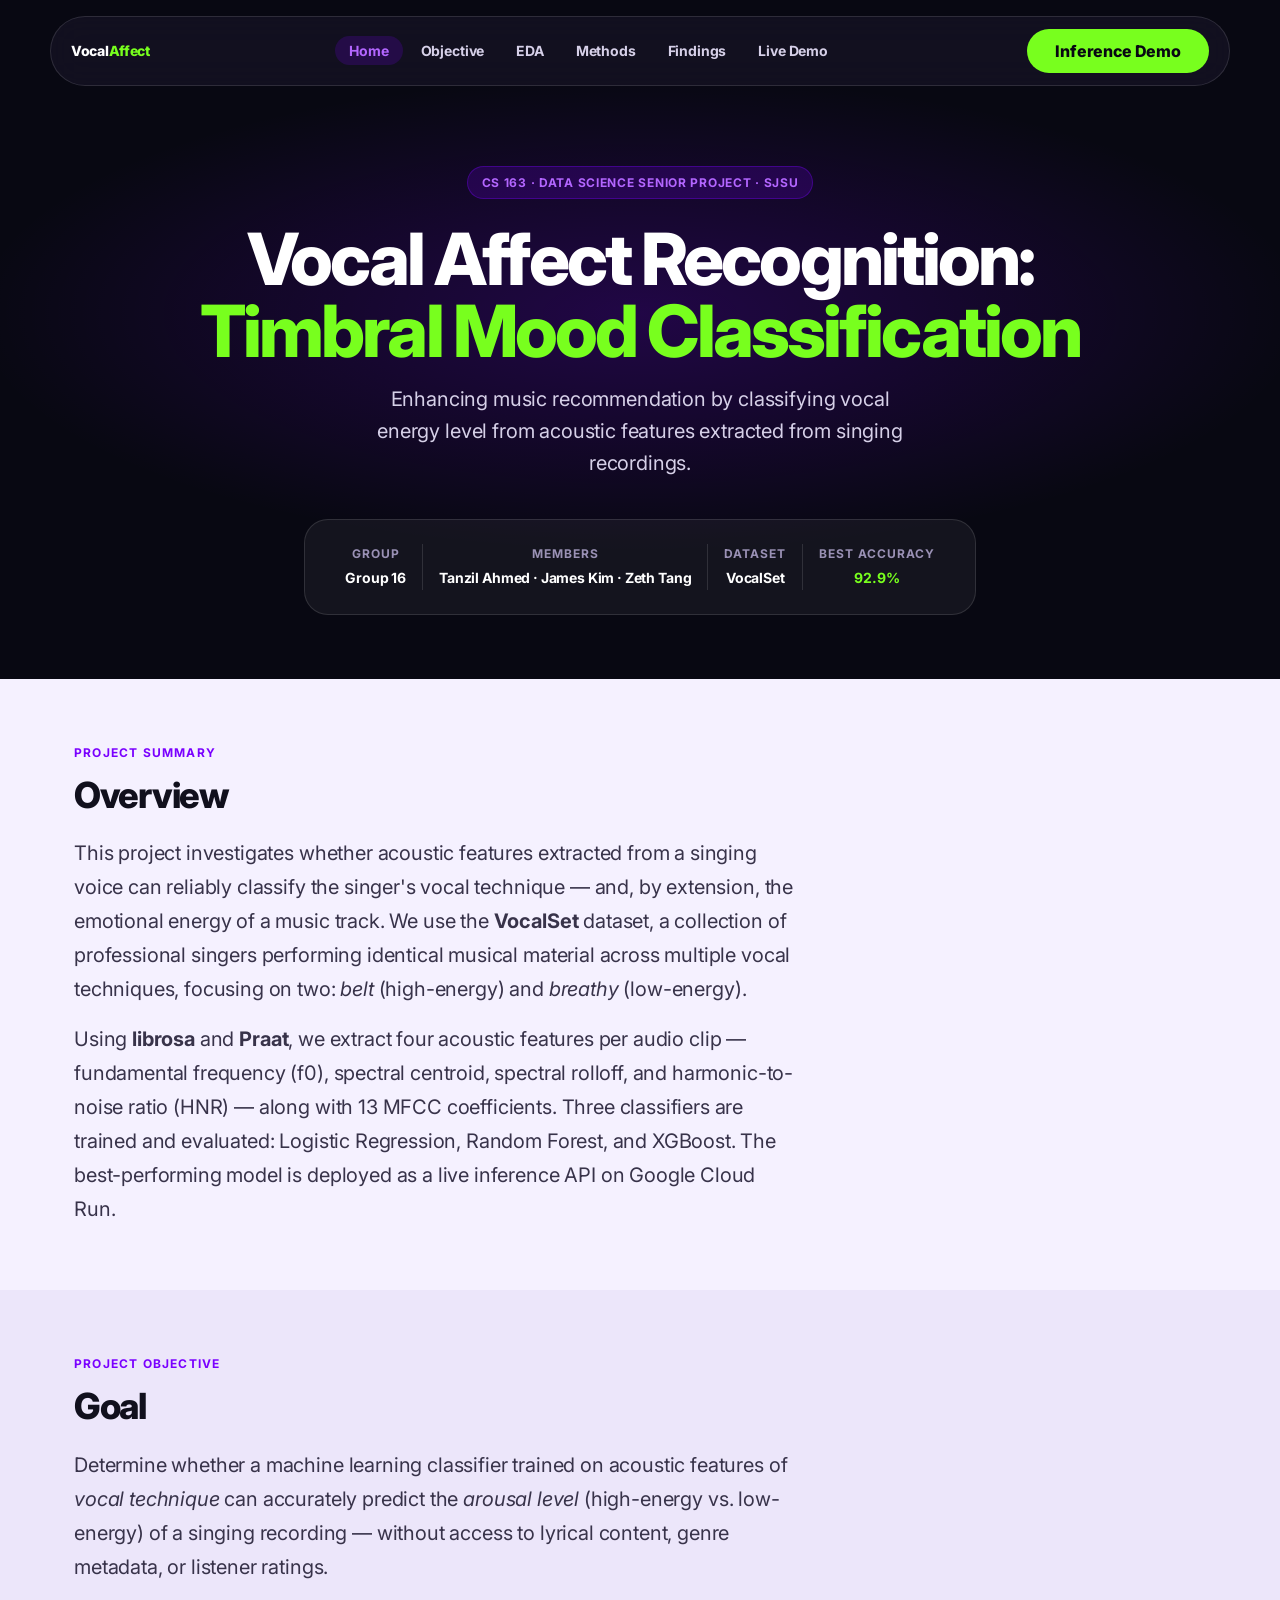
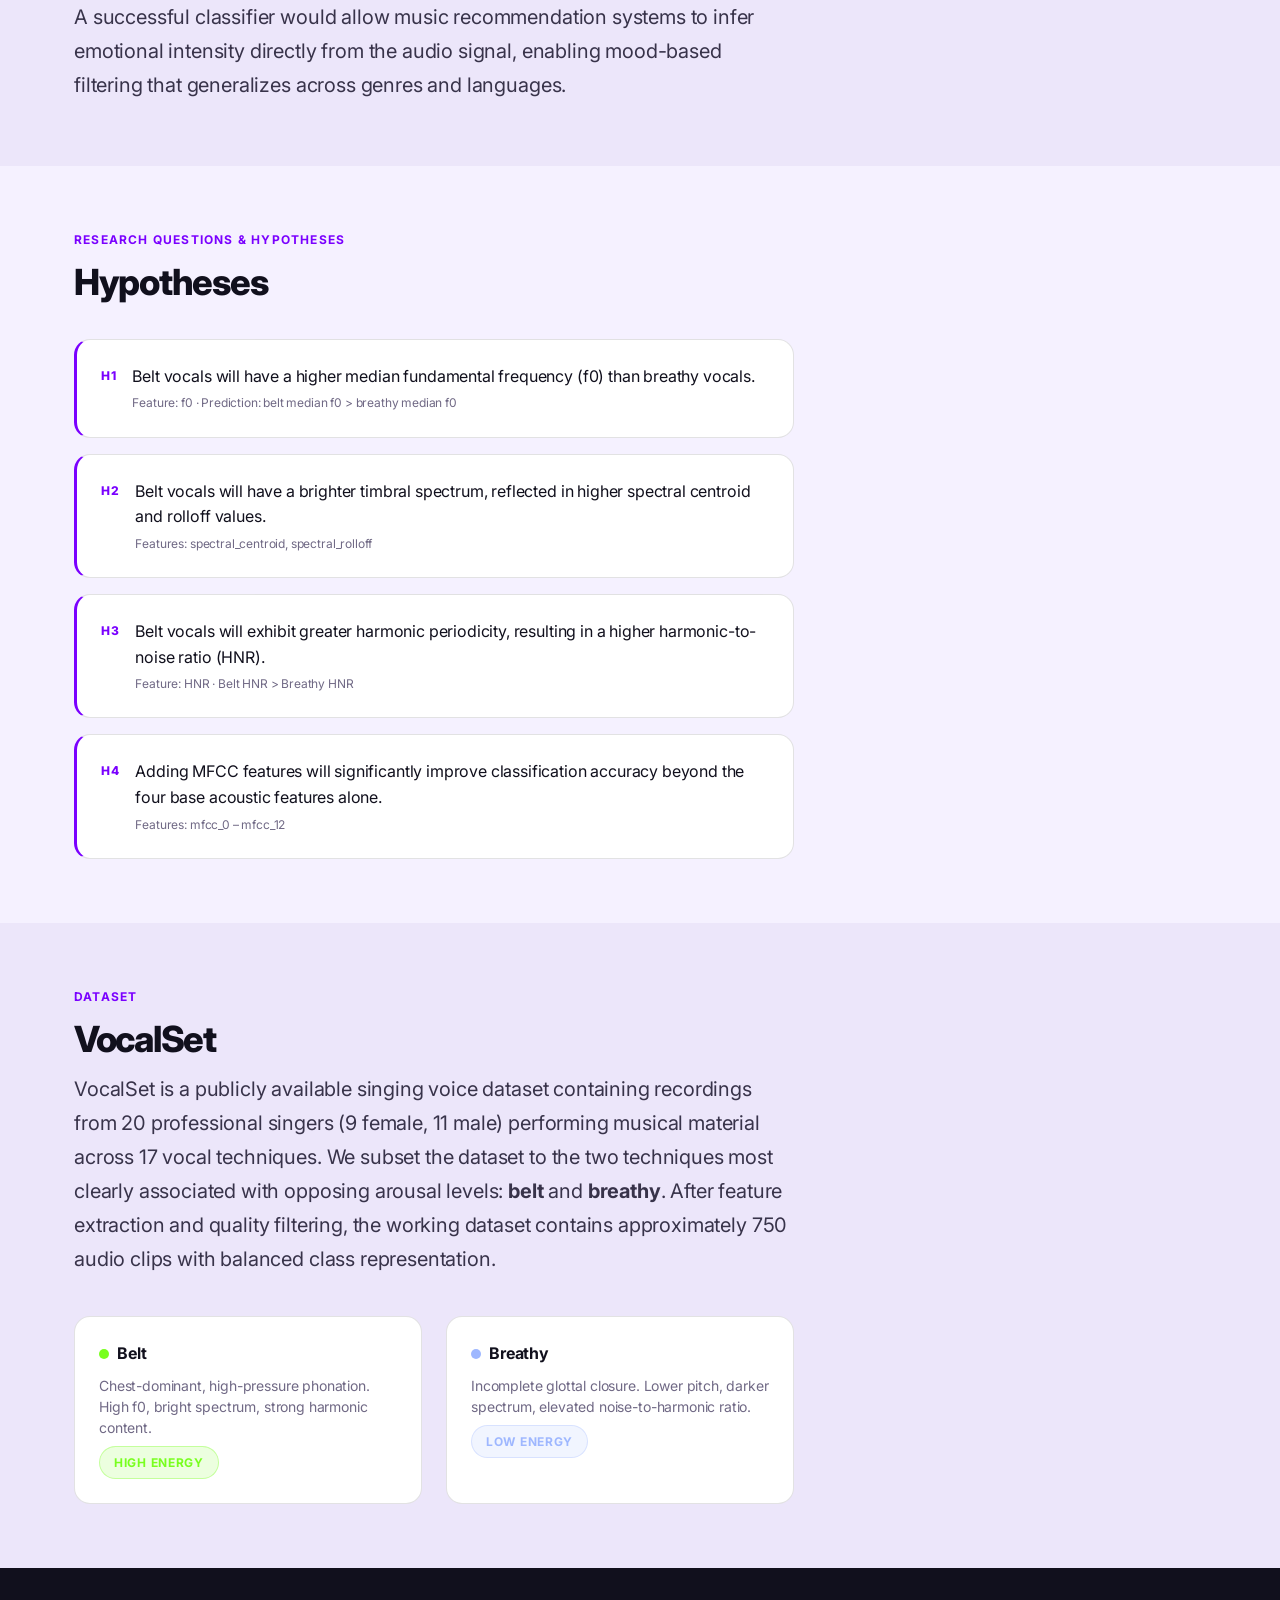
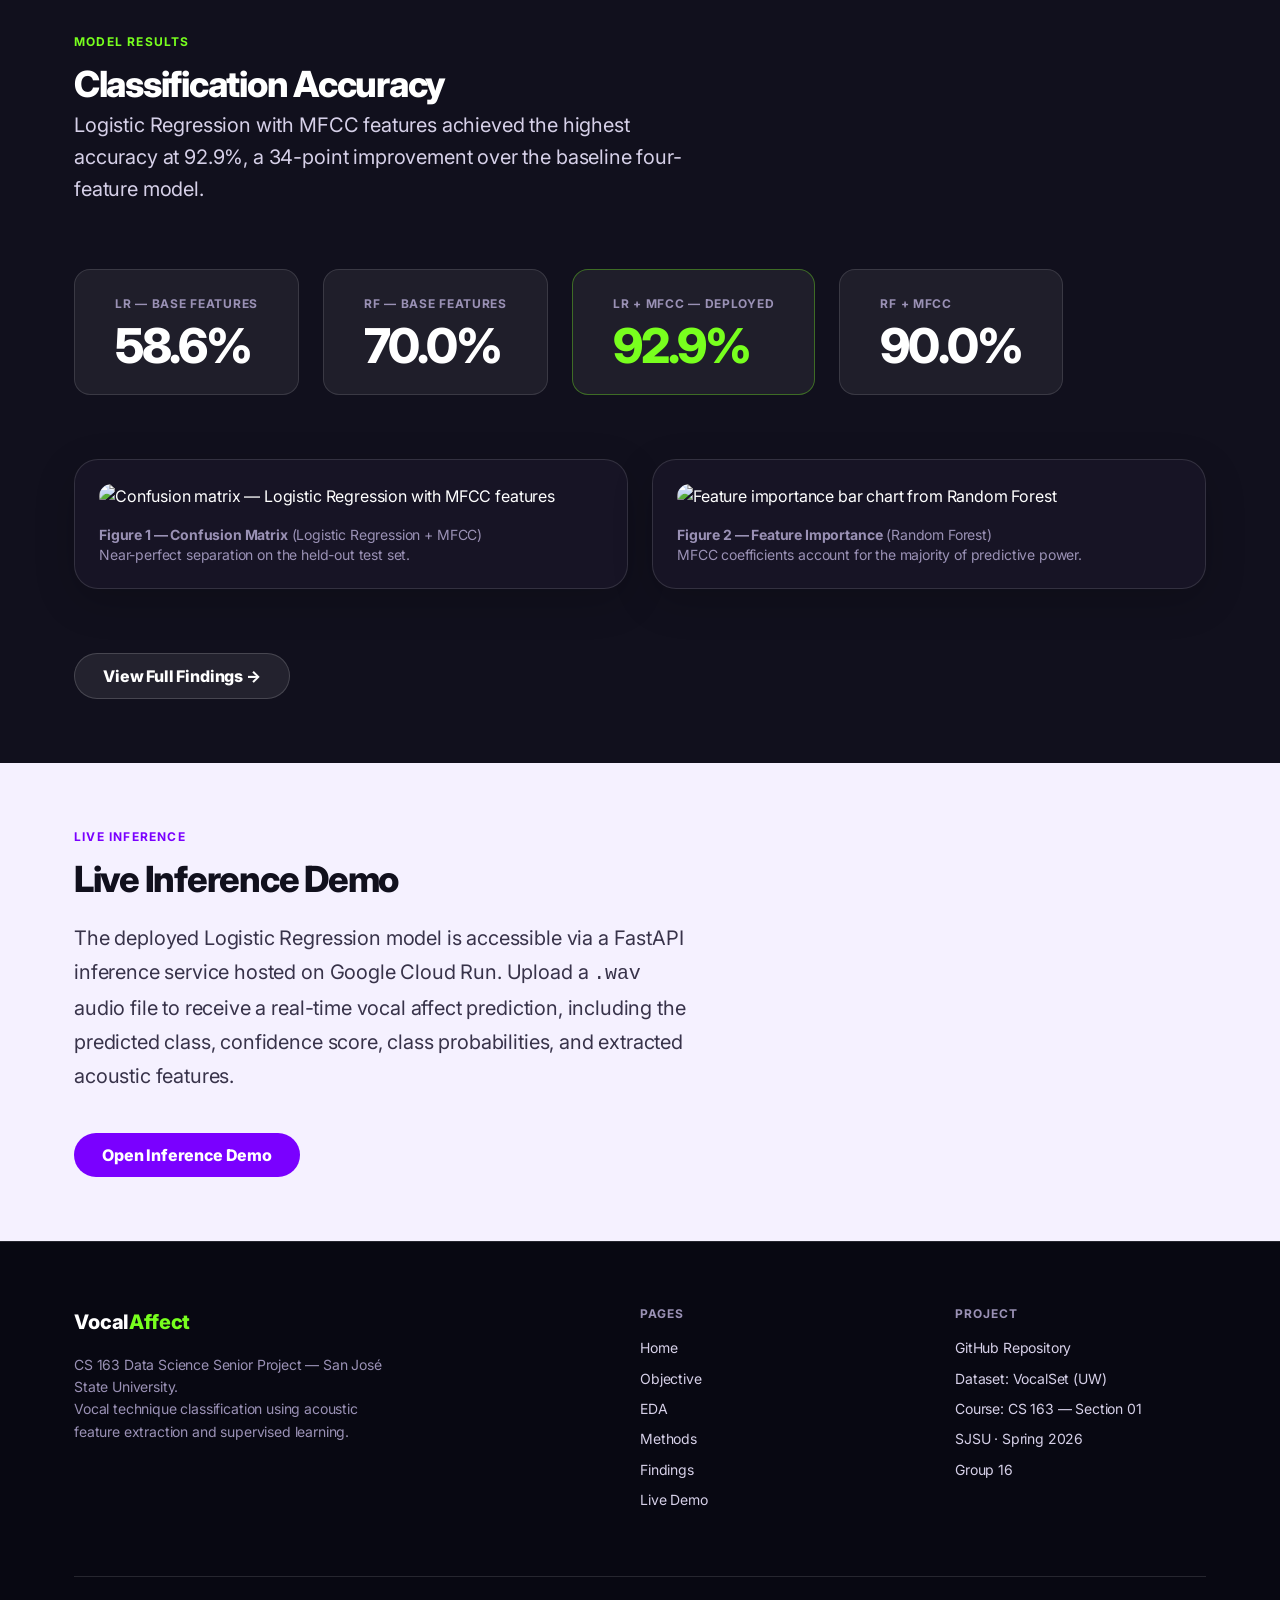
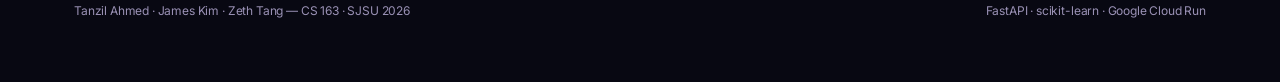
==== frontend/index.html @ e7b8fbed "Created landing page" ====
<!DOCTYPE html>
<html lang="en">
<head>
  <meta charset="UTF-8" />
  <meta name="viewport" content="width=device-width, initial-scale=1.0" />
  <title>Vocal Affect Recognition — CS 163</title>
  <link rel="preconnect" href="https://fonts.googleapis.com" />
  <link rel="preconnect" href="https://fonts.gstatic.com" crossorigin />
  <link rel="stylesheet" href="style.css" />
  <style>
    /* ── Title block ─────────────────────────────────────── */
    .title-block {
      background:
        radial-gradient(ellipse 80% 60% at 50% 40%, rgba(122, 0, 255, 0.22) 0%, transparent 65%),
        var(--bg-dark);
      padding: var(--space-section) 0 var(--space-xxl);
      text-align: center;
    }

    .title-block .course-tag {
      margin-bottom: var(--space-lg);
    }

    .title-block h1 {
      font-size: clamp(36px, 6vw, 72px);
      letter-spacing: -0.04em;
      line-height: 1;
      margin-bottom: var(--space-md);
    }

    .title-block h1 em {
      font-style: normal;
      color: var(--color-green);
    }

    .title-block .subtitle {
      font-size: var(--text-body-lg);
      color: var(--text-secondary);
      max-width: 560px;
      margin-inline: auto;
      margin-bottom: var(--space-xl);
    }

    .project-meta {
      display: inline-flex;
      flex-wrap: wrap;
      justify-content: center;
      gap: var(--space-md);
      padding: var(--space-lg) var(--space-xl);
      background: rgba(255, 255, 255, 0.05);
      border: 1px solid var(--border-dark);
      border-radius: var(--radius-lg);
    }

    .meta-item {
      display: flex;
      flex-direction: column;
      align-items: center;
      gap: 4px;
    }

    .meta-item .meta-label {
      font-size: var(--text-body-xs);
      font-weight: var(--weight-label);
      letter-spacing: 0.08em;
      text-transform: uppercase;
      color: var(--text-muted);
    }

    .meta-item .meta-value {
      font-size: var(--text-body-sm);
      font-weight: var(--weight-label);
      color: var(--text-primary);
    }

    .meta-divider {
      width: 1px;
      background: var(--border-dark);
      align-self: stretch;
    }

    /* ── Prose sections (shared) ─────────────────────────── */
    .prose-section {
      padding-block: var(--space-xxl);
    }

    .section-label {
      font-size: var(--text-body-xs);
      font-weight: var(--weight-label);
      letter-spacing: 0.1em;
      text-transform: uppercase;
      color: var(--color-purple);
      margin-bottom: var(--space-md);
    }

    .section-light .section-label {
      color: var(--color-purple);
    }

    .prose-body {
      font-size: var(--text-body-lg);
      color: var(--text-dark-secondary);
      line-height: 1.7;
      max-width: 720px;
    }

    .prose-body p + p {
      margin-top: var(--space-md);
    }

    /* ── Research questions ───────────────────────────────── */
    .hypothesis-list {
      list-style: none;
      display: flex;
      flex-direction: column;
      gap: var(--space-md);
      max-width: 720px;
    }

    .hypothesis-list li {
      display: flex;
      gap: var(--space-md);
      align-items: flex-start;
      padding: var(--space-lg);
      background: #FFFFFF;
      border: 1px solid var(--border-light);
      border-left: 3px solid var(--color-purple);
      border-radius: var(--radius-md);
    }

    .hypothesis-list li .h-num {
      font-size: var(--text-body-xs);
      font-weight: var(--weight-heading);
      color: var(--color-purple);
      letter-spacing: 0.06em;
      text-transform: uppercase;
      flex-shrink: 0;
      padding-top: 2px;
    }

    .hypothesis-list li .h-text {
      font-size: var(--text-body);
      color: var(--text-dark-primary);
      line-height: 1.6;
    }

    .hypothesis-list li .h-feature {
      display: block;
      font-size: var(--text-body-xs);
      color: var(--text-dark-muted);
      margin-top: 4px;
    }

    /* ── Dataset ─────────────────────────────────────────── */
    .dataset-grid {
      display: grid;
      grid-template-columns: 1fr 1fr;
      gap: var(--space-lg);
      max-width: 720px;
    }

    .class-row {
      display: flex;
      flex-direction: column;
      gap: var(--space-sm);
      padding: var(--space-lg);
      background: #FFFFFF;
      border: 1px solid var(--border-light);
      border-radius: var(--radius-md);
    }

    .class-row .class-dot {
      width: 10px;
      height: 10px;
      border-radius: 50%;
      flex-shrink: 0;
    }

    .class-row .class-dot.belt    { background: var(--color-green); }
    .class-row .class-dot.breathy { background: var(--color-lavender); }

    .class-row .class-name {
      font-weight: var(--weight-label);
      font-size: var(--text-body);
      color: var(--text-dark-primary);
      display: flex;
      align-items: center;
      gap: var(--space-sm);
    }

    .class-row .class-desc {
      font-size: var(--text-body-sm);
      color: var(--text-dark-muted);
      line-height: 1.5;
    }

    .class-row .class-tag {
      align-self: flex-start;
    }

    /* ── Results preview ─────────────────────────────────── */
    .results-block {
      background: var(--bg-dark-alt);
      padding-block: var(--space-xxl);
    }

    .results-block .section-label {
      color: var(--color-green);
    }

    .results-block h2 {
      color: var(--text-primary);
      margin-bottom: var(--space-sm);
    }

    .results-block .results-sub {
      color: var(--text-secondary);
      font-size: var(--text-body-lg);
      margin-bottom: var(--space-xxl);
      max-width: 620px;
    }

    .accuracy-row {
      display: flex;
      flex-wrap: wrap;
      gap: var(--space-lg);
      margin-bottom: var(--space-xxl);
    }

    .accuracy-item {
      padding: var(--space-lg) var(--space-xl);
      background: rgba(255, 255, 255, 0.06);
      border: 1px solid var(--border-dark);
      border-radius: var(--radius-md);
      min-width: 160px;
    }

    .accuracy-item .acc-model {
      font-size: var(--text-body-xs);
      font-weight: var(--weight-label);
      letter-spacing: 0.06em;
      text-transform: uppercase;
      color: var(--text-muted);
      margin-bottom: var(--space-sm);
    }

    .accuracy-item .acc-value {
      font-size: var(--text-xl);
      font-weight: var(--weight-heading);
      letter-spacing: -0.04em;
      line-height: 1;
      color: var(--text-primary);
    }

    .accuracy-item.best .acc-value {
      color: var(--color-green);
    }

    .accuracy-item.best {
      border-color: rgba(120, 255, 30, 0.35);
    }

    .results-figures {
      display: grid;
      grid-template-columns: 1fr 1fr;
      gap: var(--space-lg);
    }

    /* ── Demo section ────────────────────────────────────── */
    .demo-section {
      padding-block: var(--space-xxl);
    }

    .demo-inner {
      max-width: 620px;
    }

    .demo-inner p {
      font-size: var(--text-body-lg);
      color: var(--text-dark-secondary);
      line-height: 1.7;
      margin-bottom: var(--space-xl);
    }

    /* ── Responsive ─────────────────────────────────────── */
    @media (max-width: 768px) {
      .project-meta {
        flex-direction: column;
        align-items: center;
        gap: var(--space-md);
      }

      .meta-divider { display: none; }

      .dataset-grid,
      .results-figures {
        grid-template-columns: 1fr;
      }
    }
  </style>
</head>
<body>

  <!-- ── NAV ─────────────────────────────────────────────── -->
  <div class="nav-wrapper">
    <nav class="nav">
      <a href="index.html" class="nav-logo">Vocal<span>Affect</span></a>
      <ul class="nav-links">
        <li><a href="index.html">Home</a></li>
        <li><a href="objective.html">Objective</a></li>
        <li><a href="eda.html">EDA</a></li>
        <li><a href="methods.html">Methods</a></li>
        <li><a href="findings.html">Findings</a></li>
        <li><a href="demo.html">Live Demo</a></li>
      </ul>
      <div class="nav-cta">
        <a href="demo.html" class="btn btn-primary">Inference Demo</a>
      </div>
    </nav>
  </div>

  <!-- ── 1. TITLE BLOCK ───────────────────────────────────── -->
  <section class="title-block">
    <div class="container">
      <div class="course-tag">
        <span class="badge badge-purple">CS 163 &middot; Data Science Senior Project &middot; SJSU</span>
      </div>
      <h1>Vocal Affect Recognition:<br><em>Timbral Mood Classification</em></h1>
      <p class="subtitle">
        Enhancing music recommendation by classifying vocal energy level
        from acoustic features extracted from singing recordings.
      </p>
      <div class="project-meta">
        <div class="meta-item">
          <span class="meta-label">Group</span>
          <span class="meta-value">Group 16</span>
        </div>
        <div class="meta-divider"></div>
        <div class="meta-item">
          <span class="meta-label">Members</span>
          <span class="meta-value">Tanzil Ahmed &middot; James Kim &middot; Zeth Tang</span>
        </div>
        <div class="meta-divider"></div>
        <div class="meta-item">
          <span class="meta-label">Dataset</span>
          <span class="meta-value">VocalSet</span>
        </div>
        <div class="meta-divider"></div>
        <div class="meta-item">
          <span class="meta-label">Best Accuracy</span>
          <span class="meta-value" style="color: var(--color-green);">92.9%</span>
        </div>
      </div>
    </div>
  </section>

  <!-- ── 2. PROJECT SUMMARY ───────────────────────────────── -->
  <section class="prose-section section-light">
    <div class="container">
      <p class="section-label">Project Summary</p>
      <h2 style="color: var(--text-dark-primary); margin-bottom: var(--space-lg);">Overview</h2>
      <div class="prose-body">
        <p>
          This project investigates whether acoustic features extracted from a singing voice
          can reliably classify the singer's vocal technique — and, by extension, the emotional
          energy of a music track. We use the <strong>VocalSet</strong> dataset, a collection of
          professional singers performing identical musical material across multiple vocal techniques,
          focusing on two: <em>belt</em> (high-energy) and <em>breathy</em> (low-energy).
        </p>
        <p>
          Using <strong>librosa</strong> and <strong>Praat</strong>, we extract four acoustic features
          per audio clip — fundamental frequency (f0), spectral centroid, spectral rolloff, and
          harmonic-to-noise ratio (HNR) — along with 13 MFCC coefficients. Three classifiers are
          trained and evaluated: Logistic Regression, Random Forest, and XGBoost. The best-performing
          model is deployed as a live inference API on Google Cloud Run.
        </p>
      </div>
    </div>
  </section>

  <!-- ── 3. PROJECT OBJECTIVE ─────────────────────────────── -->
  <section class="prose-section section-light-alt">
    <div class="container">
      <p class="section-label">Project Objective</p>
      <h2 style="color: var(--text-dark-primary); margin-bottom: var(--space-lg);">Goal</h2>
      <div class="prose-body">
        <p>
          Determine whether a machine learning classifier trained on acoustic features
          of <em>vocal technique</em> can accurately predict the <em>arousal level</em>
          (high-energy vs. low-energy) of a singing recording — without access to
          lyrical content, genre metadata, or listener ratings.
        </p>
        <p>
          A successful classifier would allow music recommendation systems to
          infer emotional intensity directly from the audio signal, enabling
          mood-based filtering that generalizes across genres and languages.
        </p>
      </div>
    </div>
  </section>

  <!-- ── 4. RESEARCH QUESTIONS ────────────────────────────── -->
  <section class="prose-section section-light">
    <div class="container">
      <p class="section-label">Research Questions &amp; Hypotheses</p>
      <h2 style="color: var(--text-dark-primary); margin-bottom: var(--space-xl);">Hypotheses</h2>
      <ul class="hypothesis-list">
        <li>
          <span class="h-num">H1</span>
          <div>
            <span class="h-text">Belt vocals will have a higher median fundamental frequency (f0) than breathy vocals.</span>
            <span class="h-feature">Feature: f0 &middot; Prediction: belt median f0 &gt; breathy median f0</span>
          </div>
        </li>
        <li>
          <span class="h-num">H2</span>
          <div>
            <span class="h-text">Belt vocals will have a brighter timbral spectrum, reflected in higher spectral centroid and rolloff values.</span>
            <span class="h-feature">Features: spectral_centroid, spectral_rolloff</span>
          </div>
        </li>
        <li>
          <span class="h-num">H3</span>
          <div>
            <span class="h-text">Belt vocals will exhibit greater harmonic periodicity, resulting in a higher harmonic-to-noise ratio (HNR).</span>
            <span class="h-feature">Feature: HNR &middot; Belt HNR &gt; Breathy HNR</span>
          </div>
        </li>
        <li>
          <span class="h-num">H4</span>
          <div>
            <span class="h-text">Adding MFCC features will significantly improve classification accuracy beyond the four base acoustic features alone.</span>
            <span class="h-feature">Features: mfcc_0 – mfcc_12</span>
          </div>
        </li>
      </ul>
    </div>
  </section>

  <!-- ── 5. DATASET ───────────────────────────────────────── -->
  <section class="prose-section section-light-alt">
    <div class="container">
      <p class="section-label">Dataset</p>
      <h2 style="color: var(--text-dark-primary); margin-bottom: var(--space-md);">VocalSet</h2>
      <div class="prose-body" style="margin-bottom: var(--space-xl);">
        <p>
          VocalSet is a publicly available singing voice dataset containing recordings from
          20 professional singers (9 female, 11 male) performing musical material across
          17 vocal techniques. We subset the dataset to the two techniques most clearly
          associated with opposing arousal levels: <strong>belt</strong> and <strong>breathy</strong>.
          After feature extraction and quality filtering, the working dataset contains
          approximately 750 audio clips with balanced class representation.
        </p>
      </div>
      <div class="dataset-grid">
        <div class="class-row">
          <span class="class-name"><span class="class-dot belt"></span>Belt</span>
          <span class="class-desc">
            Chest-dominant, high-pressure phonation. High f0, bright spectrum, strong harmonic content.
          </span>
          <span class="badge badge-green class-tag">High Energy</span>
        </div>
        <div class="class-row">
          <span class="class-name"><span class="class-dot breathy"></span>Breathy</span>
          <span class="class-desc">
            Incomplete glottal closure. Lower pitch, darker spectrum, elevated noise-to-harmonic ratio.
          </span>
          <span class="badge badge-lavender class-tag">Low Energy</span>
        </div>
      </div>
    </div>
  </section>

  <!-- ── 6. RESULTS PREVIEW ───────────────────────────────── -->
  <section class="results-block">
    <div class="container">
      <p class="section-label">Model Results</p>
      <h2>Classification Accuracy</h2>
      <p class="results-sub">
        Logistic Regression with MFCC features achieved the highest accuracy at 92.9%,
        a 34-point improvement over the baseline four-feature model.
      </p>

      <div class="accuracy-row">
        <div class="accuracy-item">
          <div class="acc-model">LR — Base Features</div>
          <div class="acc-value">58.6%</div>
        </div>
        <div class="accuracy-item">
          <div class="acc-model">RF — Base Features</div>
          <div class="acc-value">70.0%</div>
        </div>
        <div class="accuracy-item best">
          <div class="acc-model">LR + MFCC &mdash; Deployed</div>
          <div class="acc-value">92.9%</div>
        </div>
        <div class="accuracy-item">
          <div class="acc-model">RF + MFCC</div>
          <div class="acc-value">90.0%</div>
        </div>
      </div>

      <div class="results-figures">
        <div class="figure-card">
          <img src="assets/confusion_matrix.png" alt="Confusion matrix — Logistic Regression with MFCC features" />
          <p class="figure-caption">
            <strong>Figure 1 — Confusion Matrix</strong> (Logistic Regression + MFCC)<br>
            Near-perfect separation on the held-out test set.
          </p>
        </div>
        <div class="figure-card">
          <img src="assets/feature_importance.png" alt="Feature importance bar chart from Random Forest" />
          <p class="figure-caption">
            <strong>Figure 2 — Feature Importance</strong> (Random Forest)<br>
            MFCC coefficients account for the majority of predictive power.
          </p>
        </div>
      </div>

      <div style="margin-top: var(--space-xxl);">
        <a href="findings.html" class="btn btn-ghost">View Full Findings &rarr;</a>
      </div>
    </div>
  </section>

  <!-- ── 7. LIVE DEMO PREVIEW ─────────────────────────────── -->
  <section class="demo-section section-light">
    <div class="container">
      <p class="section-label">Live Inference</p>
      <h2 style="color: var(--text-dark-primary); margin-bottom: var(--space-lg);">Live Inference Demo</h2>
      <div class="demo-inner">
        <p>
          The deployed Logistic Regression model is accessible via a FastAPI inference
          service hosted on Google Cloud Run. Upload a <code>.wav</code> audio file to
          receive a real-time vocal affect prediction, including the predicted class,
          confidence score, class probabilities, and extracted acoustic features.
        </p>
        <a href="demo.html" class="btn btn-secondary">Open Inference Demo</a>
      </div>
    </div>
  </section>

  <!-- ── FOOTER ────────────────────────────────────────────── -->
  <footer class="footer">
    <div class="container">
      <div class="footer-grid">
        <div>
          <div class="footer-logo">Vocal<span>Affect</span></div>
          <p class="footer-desc">
            CS 163 Data Science Senior Project &mdash; San José State University.<br>
            Vocal technique classification using acoustic feature extraction and supervised learning.
          </p>
        </div>
        <div class="footer-col">
          <h4>Pages</h4>
          <ul>
            <li><a href="index.html">Home</a></li>
            <li><a href="objective.html">Objective</a></li>
            <li><a href="eda.html">EDA</a></li>
            <li><a href="methods.html">Methods</a></li>
            <li><a href="findings.html">Findings</a></li>
            <li><a href="demo.html">Live Demo</a></li>
          </ul>
        </div>
        <div class="footer-col">
          <h4>Project</h4>
          <ul>
            <li><a href="https://github.com" target="_blank" rel="noopener">GitHub Repository</a></li>
            <li>Dataset: VocalSet (UW)</li>
            <li>Course: CS 163 &mdash; Section 01</li>
            <li>SJSU &middot; Spring 2026</li>
            <li>Group 16</li>
          </ul>
        </div>
      </div>
      <div class="footer-bottom">
        <span>Tanzil Ahmed &middot; James Kim &middot; Zeth Tang &mdash; CS 163 &middot; SJSU 2026</span>
        <span>FastAPI &middot; scikit-learn &middot; Google Cloud Run</span>
      </div>
    </div>
  </footer>

  <script src="nav.js"></script>
</body>
</html>
---- frontend/style.css ----
/* ============================================================
   VOCAL AFFECT RECOGNITION — Design System
   Single source of truth for all pages
   ============================================================ */

/* ── Google Fonts ─────────────────────────────────────────── */
@import url('https://fonts.googleapis.com/css2?family=Inter:wght@400;700;800&display=swap');

/* ── CSS Variables (design.json tokens) ──────────────────── */
:root {
  /* Colors — primary */
  --color-purple:        #7A00FF;
  --color-purple-light:  #B366FF;
  --color-purple-dark:   #3A006F;

  /* Colors — secondary (belt / high-energy) */
  --color-green:         #78FF1E;
  --color-green-light:   #B6FF7A;
  --color-green-dark:    #3A8F00;

  /* Colors — breathy / low-energy */
  --color-lavender:      #9EB7FF;
  --color-lavender-light:#DCE6FF;
  --color-lavender-dark: #5367B8;

  /* Backgrounds */
  --bg-dark:             #080812;
  --bg-dark-alt:         #11101D;
  --bg-card:             #171425;
  --bg-light:            #F5F1FF;
  --bg-light-alt:        #ECE6FA;

  /* Text */
  --text-primary:        #FFFFFF;
  --text-secondary:      #D6D0E8;
  --text-muted:          #9A91B5;
  --text-dark-primary:   #11101D;
  --text-dark-secondary: #38334A;
  --text-dark-muted:     #706985;

  /* Borders */
  --border-dark:         rgba(255, 255, 255, 0.12);
  --border-light:        rgba(17, 16, 29, 0.12);
  --border-purple-glow:  rgba(122, 0, 255, 0.45);
  --border-green-glow:   rgba(120, 255, 30, 0.45);

  /* Shadows */
  --shadow-soft:         0 12px 40px rgba(0, 0, 0, 0.18);
  --shadow-card:         0 24px 80px rgba(0, 0, 0, 0.45);
  --shadow-purple:       0 0 40px rgba(122, 0, 255, 0.45);
  --shadow-green:        0 0 30px rgba(120, 255, 30, 0.35);
  --shadow-button:       0 10px 28px rgba(122, 0, 255, 0.35);
  --shadow-inner:        inset 0 1px 0 rgba(255, 255, 255, 0.12);

  /* Radii */
  --radius-xs:   6px;
  --radius-sm:   10px;
  --radius-md:   16px;
  --radius-lg:   24px;
  --radius-xl:   32px;
  --radius-pill: 9999px;

  /* Spacing */
  --space-xs:      4px;
  --space-sm:      8px;
  --space-md:      16px;
  --space-lg:      24px;
  --space-xl:      40px;
  --space-xxl:     64px;
  --space-section: 96px;

  /* Typography */
  --font:             'Inter', system-ui, -apple-system, BlinkMacSystemFont, 'Segoe UI', sans-serif;
  --weight-body:      400;
  --weight-label:     700;
  --weight-heading:   800;

  --text-hero:  clamp(48px, 8vw, 96px);
  --text-xxl:   64px;
  --text-xl:    48px;
  --text-lg:    36px;
  --text-md:    28px;
  --text-sm:    20px;
  --text-body-lg: 20px;
  --text-body:    16px;
  --text-body-sm: 14px;
  --text-body-xs: 12px;

  /* Layout */
  --max-width:    1180px;
  --page-padding: 24px;
}

/* ── Reset ───────────────────────────────────────────────── */
*, *::before, *::after {
  box-sizing: border-box;
  margin: 0;
  padding: 0;
}

html {
  scroll-behavior: smooth;
  -webkit-font-smoothing: antialiased;
}

body {
  font-family: var(--font);
  font-size: var(--text-body);
  font-weight: var(--weight-body);
  line-height: 1.6;
  letter-spacing: -0.01em;
  background-color: var(--bg-dark);
  color: var(--text-primary);
}

img {
  display: block;
  max-width: 100%;
  height: auto;
}

a {
  color: inherit;
  text-decoration: none;
}

/* ── Container ───────────────────────────────────────────── */
.container {
  width: 100%;
  max-width: var(--max-width);
  margin-inline: auto;
  padding-inline: var(--page-padding);
}

/* ── Typography utilities ────────────────────────────────── */
.eyebrow {
  font-size: var(--text-body-xs);
  font-weight: var(--weight-label);
  letter-spacing: 0.08em;
  text-transform: uppercase;
  color: var(--color-green);
}

.hero-headline {
  font-size: var(--text-hero);
  font-weight: var(--weight-heading);
  line-height: 0.95;
  letter-spacing: -0.06em;
}

h1, .h1 {
  font-size: var(--text-xl);
  font-weight: var(--weight-heading);
  line-height: 0.95;
  letter-spacing: -0.035em;
}

h2, .h2 {
  font-size: var(--text-lg);
  font-weight: var(--weight-heading);
  line-height: 0.95;
  letter-spacing: -0.035em;
}

h3, .h3 {
  font-size: var(--text-md);
  font-weight: var(--weight-heading);
  line-height: 1.1;
  letter-spacing: -0.025em;
}

h4, .h4 {
  font-size: var(--text-sm);
  font-weight: var(--weight-label);
  line-height: 1.3;
}

.text-muted   { color: var(--text-muted); }
.text-secondary { color: var(--text-secondary); }
.text-green   { color: var(--color-green); }
.text-purple  { color: var(--color-purple-light); }
.text-lavender { color: var(--color-lavender); }

/* ── Navbar ──────────────────────────────────────────────── */
.nav-wrapper {
  position: sticky;
  top: 16px;
  z-index: 100;
  padding-inline: var(--page-padding);
}

.nav {
  max-width: var(--max-width);
  margin-inline: auto;
  display: flex;
  align-items: center;
  justify-content: space-between;
  padding: 12px 20px;
  background: rgba(20, 18, 34, 0.88);
  border: 1px solid var(--border-dark);
  border-radius: var(--radius-pill);
  backdrop-filter: blur(16px);
  -webkit-backdrop-filter: blur(16px);
}

.nav-logo {
  font-size: var(--text-body-sm);
  font-weight: var(--weight-heading);
  color: var(--text-primary);
  letter-spacing: -0.02em;
  white-space: nowrap;
}

.nav-logo span {
  color: var(--color-green);
}

.nav-links {
  display: flex;
  align-items: center;
  gap: var(--space-xs);
  list-style: none;
}

.nav-links a {
  font-size: var(--text-body-sm);
  font-weight: var(--weight-label);
  color: var(--text-secondary);
  padding: 6px 14px;
  border-radius: var(--radius-pill);
  transition: color 150ms ease, background 150ms ease;
}

.nav-links a:hover {
  color: var(--text-primary);
  background: rgba(255, 255, 255, 0.08);
}

.nav-links a.active {
  color: var(--color-purple-light);
  background: rgba(122, 0, 255, 0.18);
}

.nav-cta {
  flex-shrink: 0;
}

/* ── Buttons ─────────────────────────────────────────────── */
.btn {
  display: inline-flex;
  align-items: center;
  gap: var(--space-sm);
  font-family: var(--font);
  font-weight: var(--weight-heading);
  font-size: var(--text-body);
  border: none;
  cursor: pointer;
  border-radius: var(--radius-pill);
  padding: 14px 28px;
  transition: transform 150ms ease, box-shadow 150ms ease, filter 150ms ease;
  text-decoration: none;
  line-height: 1;
}

.btn:disabled {
  opacity: 0.55;
  cursor: not-allowed;
  transform: none !important;
  box-shadow: none !important;
}

.btn-primary {
  background: var(--color-green);
  color: var(--bg-dark);
}

.btn-primary:hover:not(:disabled) {
  transform: translateY(-2px);
  box-shadow: var(--shadow-green);
  filter: brightness(1.08);
}

.btn-secondary {
  background: var(--color-purple);
  color: var(--text-primary);
}

.btn-secondary:hover:not(:disabled) {
  transform: translateY(-2px);
  box-shadow: var(--shadow-purple);
}

.btn-ghost {
  background: rgba(255, 255, 255, 0.08);
  color: var(--text-primary);
  border: 1px solid rgba(255, 255, 255, 0.16);
}

.btn-ghost:hover:not(:disabled) {
  background: rgba(255, 255, 255, 0.14);
  transform: translateY(-1px);
}

/* ── Cards ───────────────────────────────────────────────── */
.card {
  background: var(--bg-card);
  border: 1px solid var(--border-dark);
  border-radius: var(--radius-lg);
  padding: var(--space-lg);
  box-shadow: var(--shadow-soft);
  transition: transform 200ms ease, box-shadow 200ms ease;
}

.card:hover {
  transform: translateY(-2px);
  box-shadow: var(--shadow-card);
}

.card-light {
  background: #FFFFFF;
  border: 1px solid var(--border-light);
  color: var(--text-dark-primary);
}

.card-light:hover {
  box-shadow: var(--shadow-soft);
}

.card-metric {
  background: rgba(255, 255, 255, 0.08);
  border: 1px solid rgba(255, 255, 255, 0.18);
  border-radius: 18px;
  padding: 18px 22px;
  box-shadow: var(--shadow-inner);
}

.card-metric .metric-value {
  font-size: var(--text-xl);
  font-weight: var(--weight-heading);
  line-height: 1;
  letter-spacing: -0.04em;
  color: var(--text-primary);
}

.card-metric .metric-label {
  font-size: var(--text-body-xs);
  font-weight: var(--weight-label);
  letter-spacing: 0.08em;
  text-transform: uppercase;
  color: var(--text-muted);
  margin-top: var(--space-xs);
}

.card-finding {
  background: linear-gradient(145deg, #171425, #231142);
  border: 1px solid rgba(122, 0, 255, 0.35);
  border-radius: 28px;
  padding: 32px;
  box-shadow: var(--shadow-purple);
  transition: transform 200ms ease;
}

.card-finding:hover {
  transform: translateY(-2px);
}

.card-prediction {
  background: var(--bg-dark-alt);
  border: 1px solid rgba(120, 255, 30, 0.35);
  border-radius: 28px;
  padding: 28px;
  box-shadow: var(--shadow-green);
}

/* ── Figure cards (chart wrappers) ───────────────────────── */
.figure-card {
  background: var(--bg-card);
  border: 1px solid var(--border-dark);
  border-radius: var(--radius-lg);
  padding: var(--space-lg);
  box-shadow: var(--shadow-soft);
}

.figure-card img {
  width: 100%;
  border-radius: 18px;
}

.figure-caption {
  font-size: var(--text-body-sm);
  color: var(--text-muted);
  line-height: 1.4;
  margin-top: var(--space-md);
}

/* ── Sections ────────────────────────────────────────────── */
.section {
  padding-block: var(--space-section);
}

.section-dark {
  background: var(--bg-dark);
}

.section-dark-alt {
  background: var(--bg-dark-alt);
}

.section-light {
  background: var(--bg-light);
  color: var(--text-dark-primary);
}

.section-light-alt {
  background: var(--bg-light-alt);
  color: var(--text-dark-primary);
}

.section-header {
  margin-bottom: var(--space-xxl);
}

.section-header .eyebrow {
  margin-bottom: var(--space-md);
}

.section-header p {
  max-width: 600px;
  color: var(--text-secondary);
  font-size: var(--text-body-lg);
  margin-top: var(--space-md);
}

.section-light .section-header p,
.section-light-alt .section-header p {
  color: var(--text-dark-secondary);
}

/* ── Grids ───────────────────────────────────────────────── */
.grid-3 {
  display: grid;
  grid-template-columns: repeat(3, 1fr);
  gap: var(--space-lg);
}

.grid-2 {
  display: grid;
  grid-template-columns: repeat(2, 1fr);
  gap: var(--space-lg);
}

/* ── Tables ──────────────────────────────────────────────── */
.table-wrapper {
  overflow-x: auto;
  border-radius: var(--radius-md);
  border: 1px solid var(--border-light);
}

table {
  width: 100%;
  border-collapse: collapse;
  font-size: var(--text-body-sm);
}

thead th {
  background: #171425;
  color: #FFFFFF;
  padding: 14px 16px;
  text-align: left;
  font-weight: var(--weight-label);
  letter-spacing: 0.04em;
  font-size: var(--text-body-xs);
  text-transform: uppercase;
}

thead th:first-child { border-radius: var(--radius-md) 0 0 0; }
thead th:last-child  { border-radius: 0 var(--radius-md) 0 0; }

tbody tr {
  background: #FFFFFF;
}

tbody tr:nth-child(even) {
  background: var(--bg-light);
}

tbody td {
  padding: 14px 16px;
  color: var(--text-dark-primary);
  border-bottom: 1px solid rgba(17, 16, 29, 0.08);
  vertical-align: top;
}

tbody tr:last-child td {
  border-bottom: none;
}

/* ── Badges ──────────────────────────────────────────────── */
.badge {
  display: inline-flex;
  align-items: center;
  gap: 6px;
  font-size: var(--text-body-xs);
  font-weight: var(--weight-label);
  letter-spacing: 0.06em;
  text-transform: uppercase;
  padding: 6px 14px;
  border-radius: var(--radius-pill);
}

.badge-green {
  background: rgba(120, 255, 30, 0.14);
  color: var(--color-green);
  border: 1px solid rgba(120, 255, 30, 0.35);
}

.badge-purple {
  background: rgba(122, 0, 255, 0.18);
  color: var(--color-purple-light);
  border: 1px solid rgba(122, 0, 255, 0.35);
}

.badge-lavender {
  background: rgba(158, 183, 255, 0.14);
  color: var(--color-lavender);
  border: 1px solid rgba(158, 183, 255, 0.30);
}

/* ── Probability bars ────────────────────────────────────── */
.prob-bar-group {
  display: flex;
  flex-direction: column;
  gap: var(--space-md);
}

.prob-bar-row {
  display: flex;
  flex-direction: column;
  gap: 6px;
}

.prob-bar-label {
  display: flex;
  justify-content: space-between;
  font-size: var(--text-body-sm);
  font-weight: var(--weight-label);
}

.prob-bar-track {
  width: 100%;
  height: 12px;
  background: rgba(255, 255, 255, 0.10);
  border-radius: var(--radius-pill);
  overflow: hidden;
}

.prob-bar-fill {
  height: 100%;
  border-radius: var(--radius-pill);
  transition: width 600ms cubic-bezier(0.4, 0, 0.2, 1);
}

.prob-bar-fill.belt    { background: var(--color-green); }
.prob-bar-fill.breathy { background: var(--color-lavender); }

/* ── Focus states ────────────────────────────────────────── */
:focus-visible {
  outline: 2px solid var(--color-purple);
  outline-offset: 3px;
}

/* ── Footer ──────────────────────────────────────────────── */
.footer {
  background: var(--bg-dark);
  border-top: 1px solid var(--border-dark);
  padding-block: var(--space-xxl);
}

.footer-grid {
  display: grid;
  grid-template-columns: 2fr 1fr 1fr;
  gap: var(--space-xxl);
}

.footer-logo {
  font-size: var(--text-sm);
  font-weight: var(--weight-heading);
  color: var(--text-primary);
  margin-bottom: var(--space-md);
}

.footer-logo span {
  color: var(--color-green);
}

.footer-desc {
  font-size: var(--text-body-sm);
  color: var(--text-muted);
  line-height: 1.6;
  max-width: 320px;
}

.footer-col h4 {
  font-size: var(--text-body-xs);
  font-weight: var(--weight-label);
  letter-spacing: 0.08em;
  text-transform: uppercase;
  color: var(--text-muted);
  margin-bottom: var(--space-md);
}

.footer-col ul {
  list-style: none;
  display: flex;
  flex-direction: column;
  gap: var(--space-sm);
}

.footer-col ul li a,
.footer-col ul li {
  font-size: var(--text-body-sm);
  color: var(--text-secondary);
  transition: color 150ms ease;
}

.footer-col ul li a:hover {
  color: var(--text-primary);
}

.footer-bottom {
  margin-top: var(--space-xxl);
  padding-top: var(--space-lg);
  border-top: 1px solid var(--border-dark);
  font-size: var(--text-body-xs);
  color: var(--text-muted);
  display: flex;
  justify-content: space-between;
  align-items: center;
}

/* ── Divider ─────────────────────────────────────────────── */
.divider {
  border: none;
  border-top: 1px solid var(--border-dark);
  margin-block: var(--space-xl);
}

/* ── Utility ─────────────────────────────────────────────── */
.visually-hidden {
  position: absolute;
  width: 1px;
  height: 1px;
  overflow: hidden;
  clip: rect(0 0 0 0);
  white-space: nowrap;
}

/* ── Responsive ──────────────────────────────────────────── */
@media (max-width: 1024px) {
  .grid-3 {
    grid-template-columns: repeat(2, 1fr);
  }

  .footer-grid {
    grid-template-columns: 1fr 1fr;
  }

  .footer-grid > :first-child {
    grid-column: 1 / -1;
  }
}

@media (max-width: 768px) {
  :root {
    --space-section: 64px;
  }

  .grid-3,
  .grid-2 {
    grid-template-columns: 1fr;
  }

  .nav-links {
    display: none;
  }

  .nav-cta .btn {
    padding: 10px 18px;
    font-size: var(--text-body-sm);
  }

  .footer-grid {
    grid-template-columns: 1fr;
    gap: var(--space-xl);
  }

  .footer-bottom {
    flex-direction: column;
    gap: var(--space-sm);
    text-align: center;
  }

  h1, .h1 { font-size: var(--text-lg); }
  h2, .h2 { font-size: var(--text-md); }

  .section {
    padding-block: 48px;
  }
}

@media (max-width: 640px) {
  .nav-logo {
    font-size: var(--text-body-xs);
  }
}
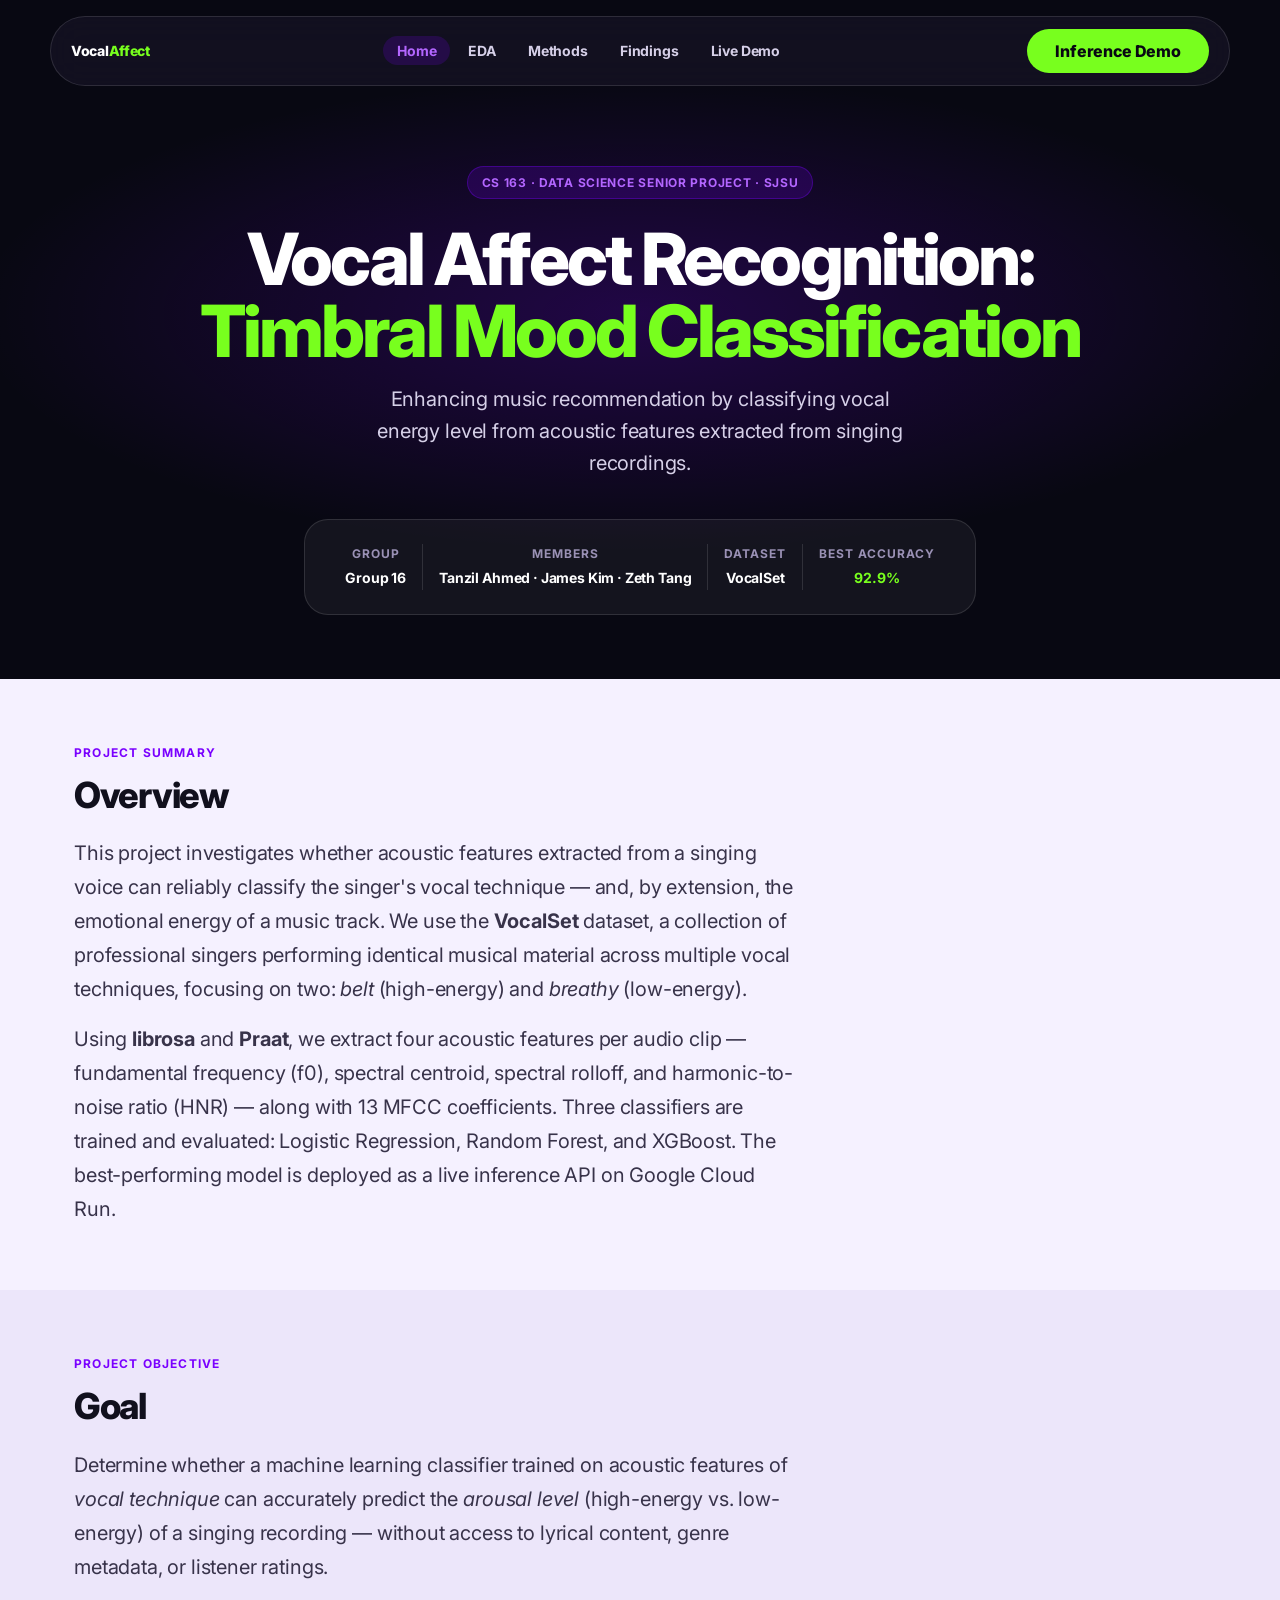
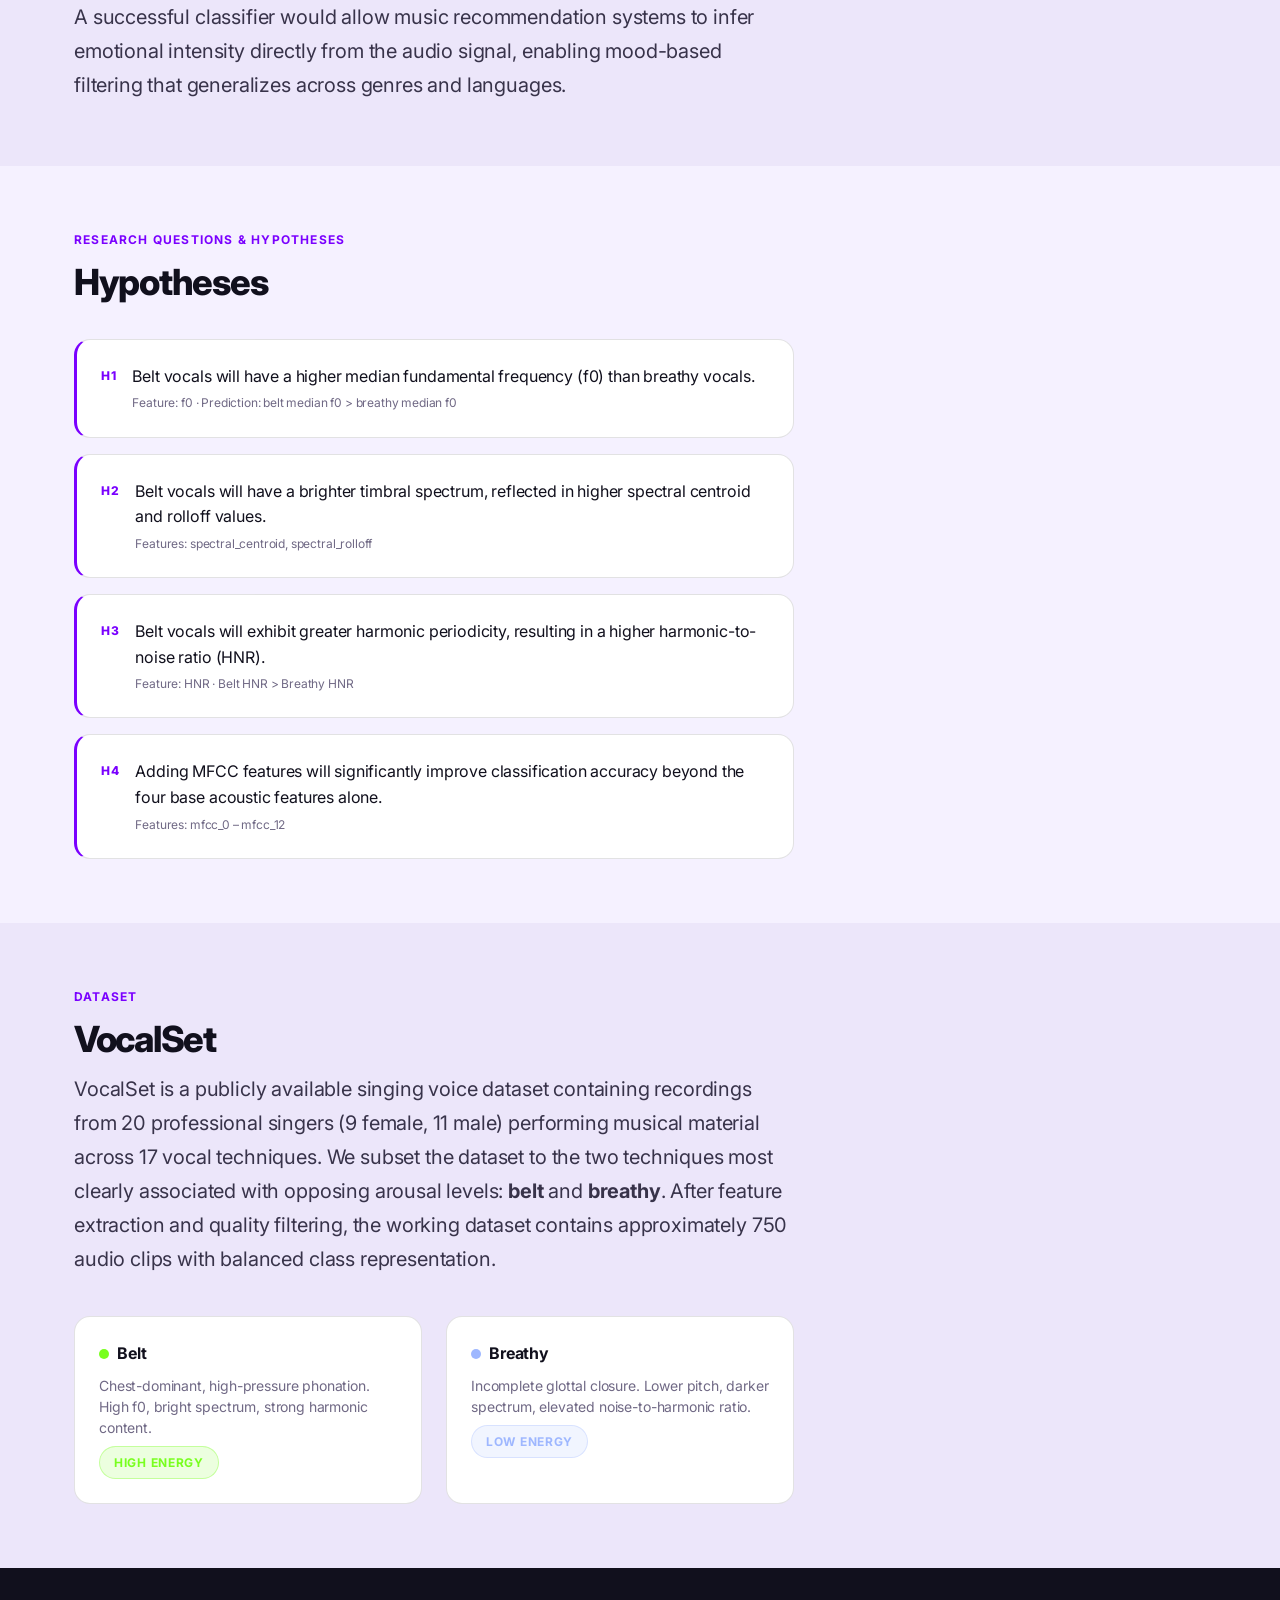
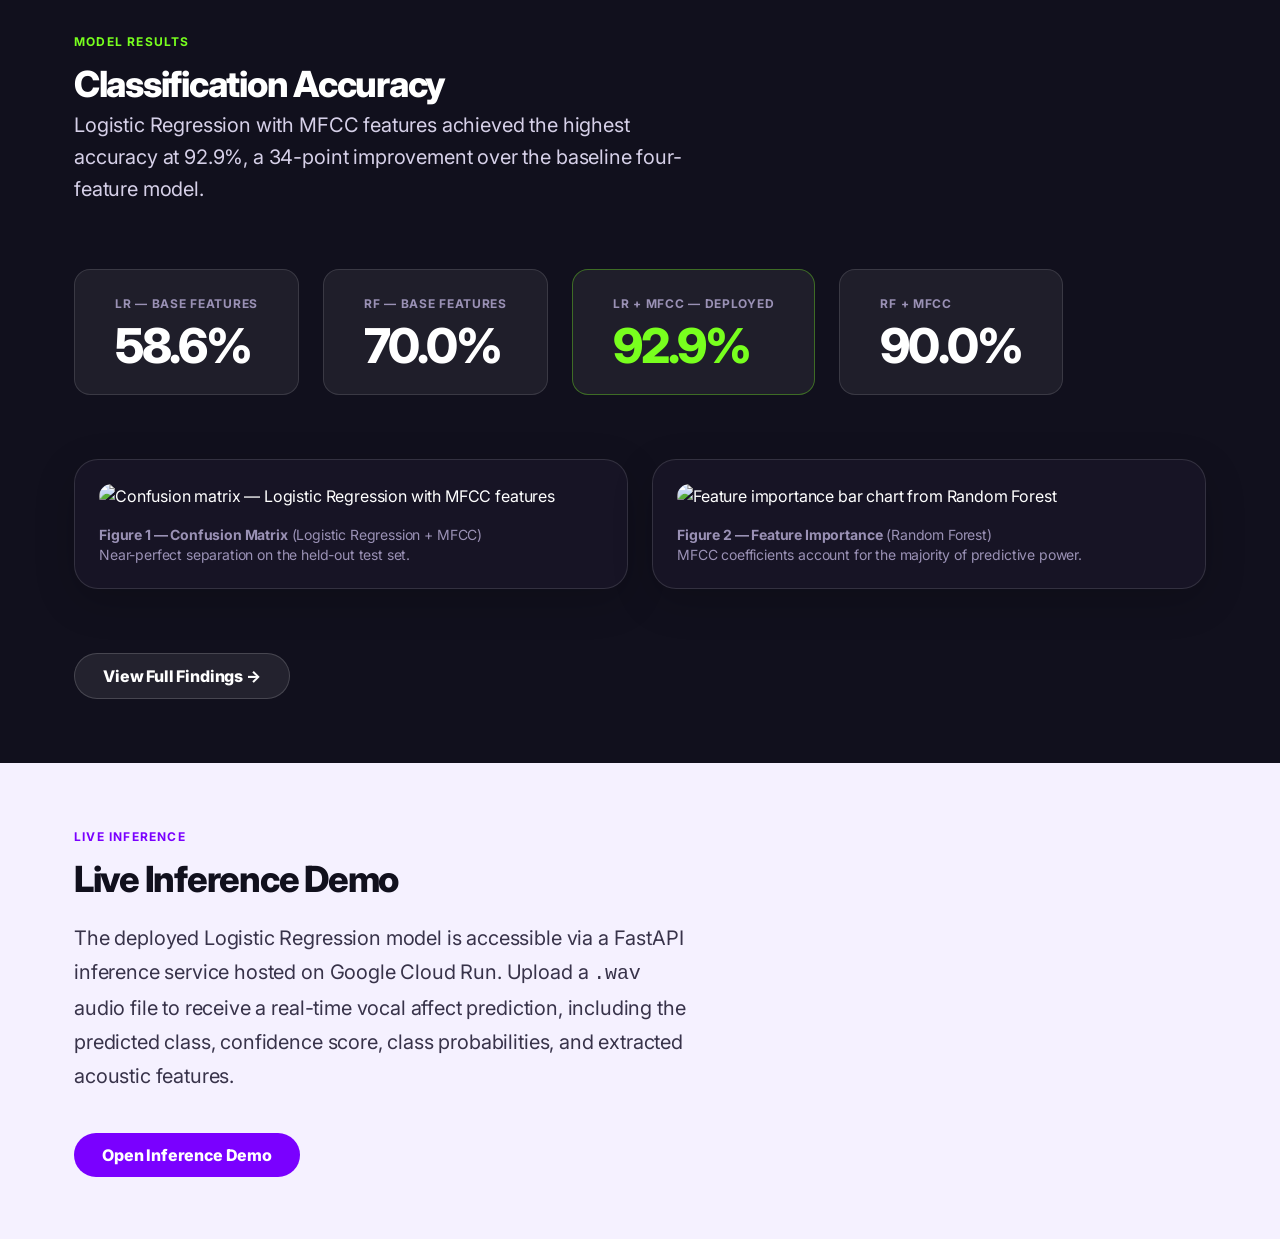
==== commit f614349f: "Baseline EDA page" ====
--- a/frontend/index.html
+++ b/frontend/index.html
@@ -307,7 +307,6 @@
       <a href="index.html" class="nav-logo">Vocal<span>Affect</span></a>
       <ul class="nav-links">
         <li><a href="index.html">Home</a></li>
-        <li><a href="objective.html">Objective</a></li>
         <li><a href="eda.html">EDA</a></li>
         <li><a href="methods.html">Methods</a></li>
         <li><a href="findings.html">Findings</a></li>
@@ -540,45 +539,6 @@
     </div>
   </section>
 
-  <!-- ── FOOTER ────────────────────────────────────────────── -->
-  <footer class="footer">
-    <div class="container">
-      <div class="footer-grid">
-        <div>
-          <div class="footer-logo">Vocal<span>Affect</span></div>
-          <p class="footer-desc">
-            CS 163 Data Science Senior Project &mdash; San José State University.<br>
-            Vocal technique classification using acoustic feature extraction and supervised learning.
-          </p>
-        </div>
-        <div class="footer-col">
-          <h4>Pages</h4>
-          <ul>
-            <li><a href="index.html">Home</a></li>
-            <li><a href="objective.html">Objective</a></li>
-            <li><a href="eda.html">EDA</a></li>
-            <li><a href="methods.html">Methods</a></li>
-            <li><a href="findings.html">Findings</a></li>
-            <li><a href="demo.html">Live Demo</a></li>
-          </ul>
-        </div>
-        <div class="footer-col">
-          <h4>Project</h4>
-          <ul>
-            <li><a href="https://github.com" target="_blank" rel="noopener">GitHub Repository</a></li>
-            <li>Dataset: VocalSet (UW)</li>
-            <li>Course: CS 163 &mdash; Section 01</li>
-            <li>SJSU &middot; Spring 2026</li>
-            <li>Group 16</li>
-          </ul>
-        </div>
-      </div>
-      <div class="footer-bottom">
-        <span>Tanzil Ahmed &middot; James Kim &middot; Zeth Tang &mdash; CS 163 &middot; SJSU 2026</span>
-        <span>FastAPI &middot; scikit-learn &middot; Google Cloud Run</span>
-      </div>
-    </div>
-  </footer>
 
   <script src="nav.js"></script>
 </body>
--- a/frontend/style.css
+++ b/frontend/style.css
@@ -569,74 +569,6 @@
   outline-offset: 3px;
 }
 
-/* ── Footer ──────────────────────────────────────────────── */
-.footer {
-  background: var(--bg-dark);
-  border-top: 1px solid var(--border-dark);
-  padding-block: var(--space-xxl);
-}
-
-.footer-grid {
-  display: grid;
-  grid-template-columns: 2fr 1fr 1fr;
-  gap: var(--space-xxl);
-}
-
-.footer-logo {
-  font-size: var(--text-sm);
-  font-weight: var(--weight-heading);
-  color: var(--text-primary);
-  margin-bottom: var(--space-md);
-}
-
-.footer-logo span {
-  color: var(--color-green);
-}
-
-.footer-desc {
-  font-size: var(--text-body-sm);
-  color: var(--text-muted);
-  line-height: 1.6;
-  max-width: 320px;
-}
-
-.footer-col h4 {
-  font-size: var(--text-body-xs);
-  font-weight: var(--weight-label);
-  letter-spacing: 0.08em;
-  text-transform: uppercase;
-  color: var(--text-muted);
-  margin-bottom: var(--space-md);
-}
-
-.footer-col ul {
-  list-style: none;
-  display: flex;
-  flex-direction: column;
-  gap: var(--space-sm);
-}
-
-.footer-col ul li a,
-.footer-col ul li {
-  font-size: var(--text-body-sm);
-  color: var(--text-secondary);
-  transition: color 150ms ease;
-}
-
-.footer-col ul li a:hover {
-  color: var(--text-primary);
-}
-
-.footer-bottom {
-  margin-top: var(--space-xxl);
-  padding-top: var(--space-lg);
-  border-top: 1px solid var(--border-dark);
-  font-size: var(--text-body-xs);
-  color: var(--text-muted);
-  display: flex;
-  justify-content: space-between;
-  align-items: center;
-}
 
 /* ── Divider ─────────────────────────────────────────────── */
 .divider {
@@ -661,13 +593,6 @@
     grid-template-columns: repeat(2, 1fr);
   }
 
-  .footer-grid {
-    grid-template-columns: 1fr 1fr;
-  }
-
-  .footer-grid > :first-child {
-    grid-column: 1 / -1;
-  }
 }
 
 @media (max-width: 768px) {
@@ -689,17 +614,6 @@
     font-size: var(--text-body-sm);
   }
 
-  .footer-grid {
-    grid-template-columns: 1fr;
-    gap: var(--space-xl);
-  }
-
-  .footer-bottom {
-    flex-direction: column;
-    gap: var(--space-sm);
-    text-align: center;
-  }
-
   h1, .h1 { font-size: var(--text-lg); }
   h2, .h2 { font-size: var(--text-md); }
 
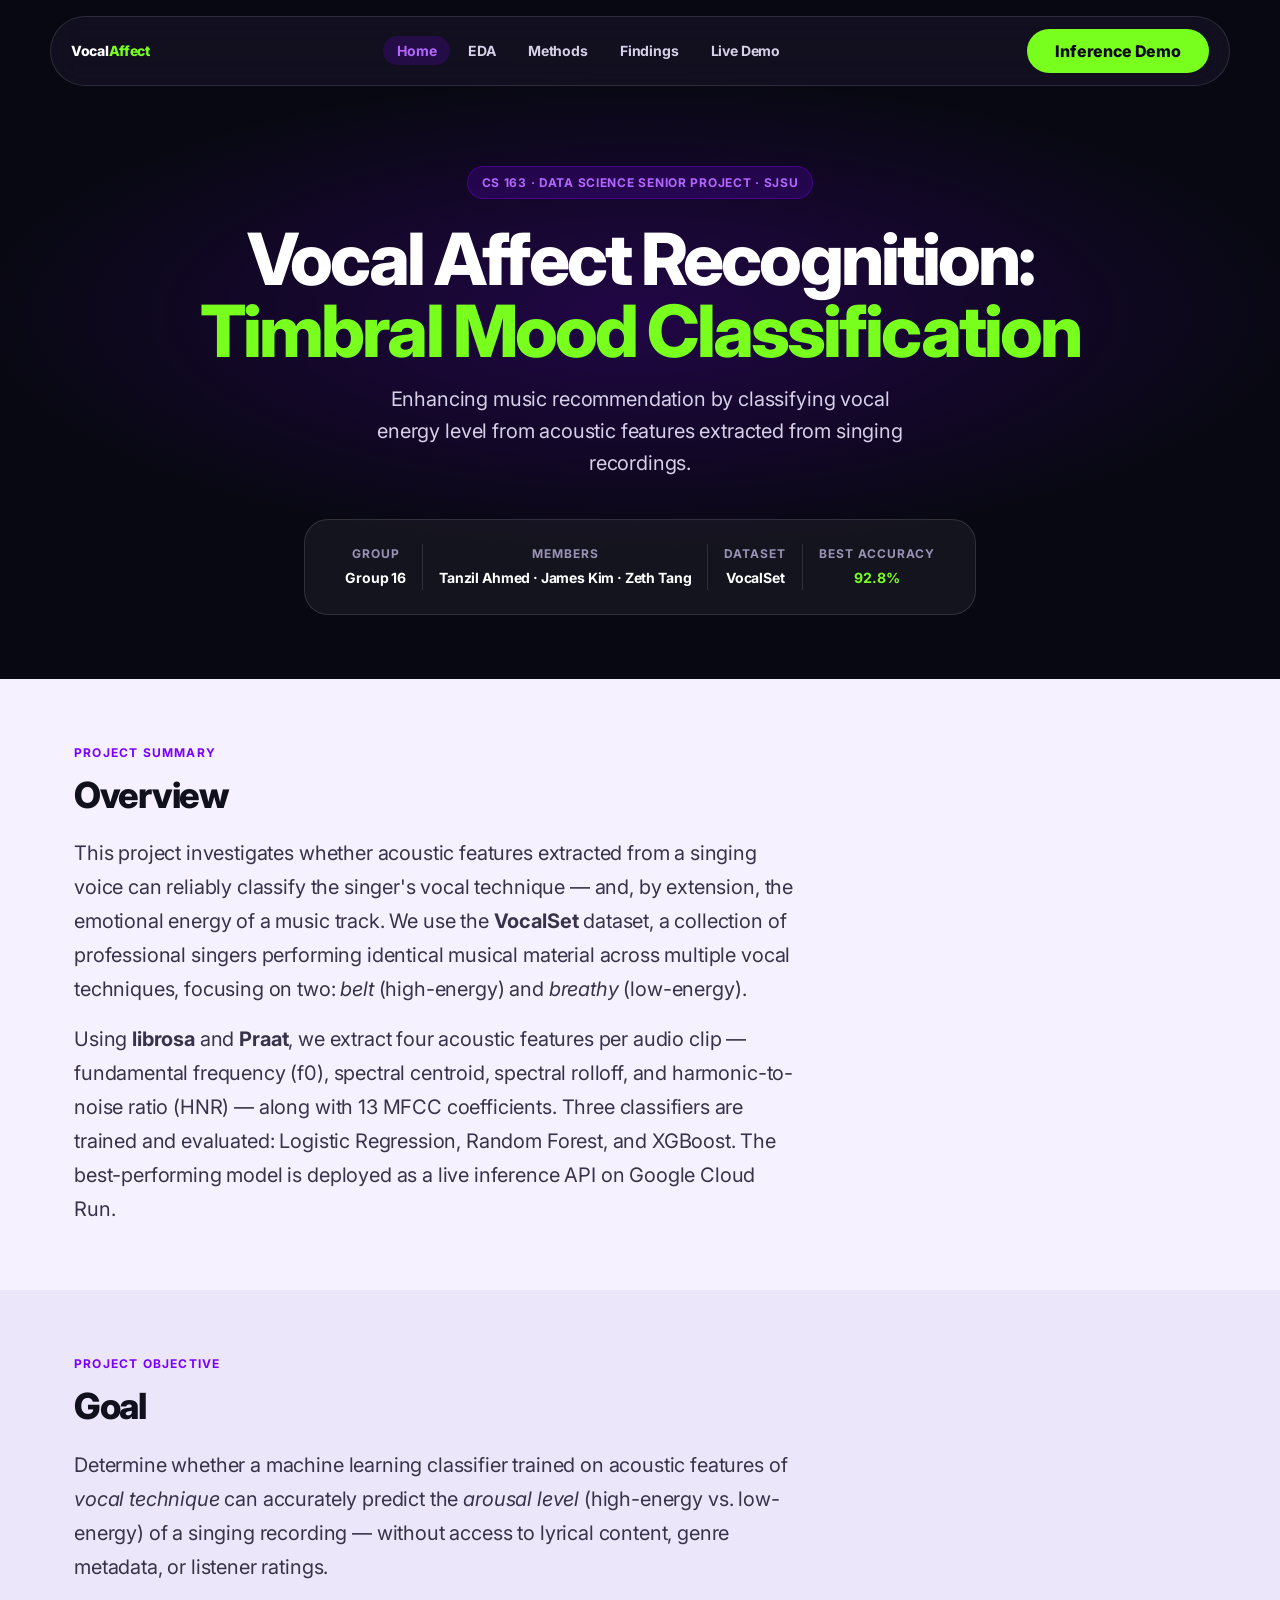
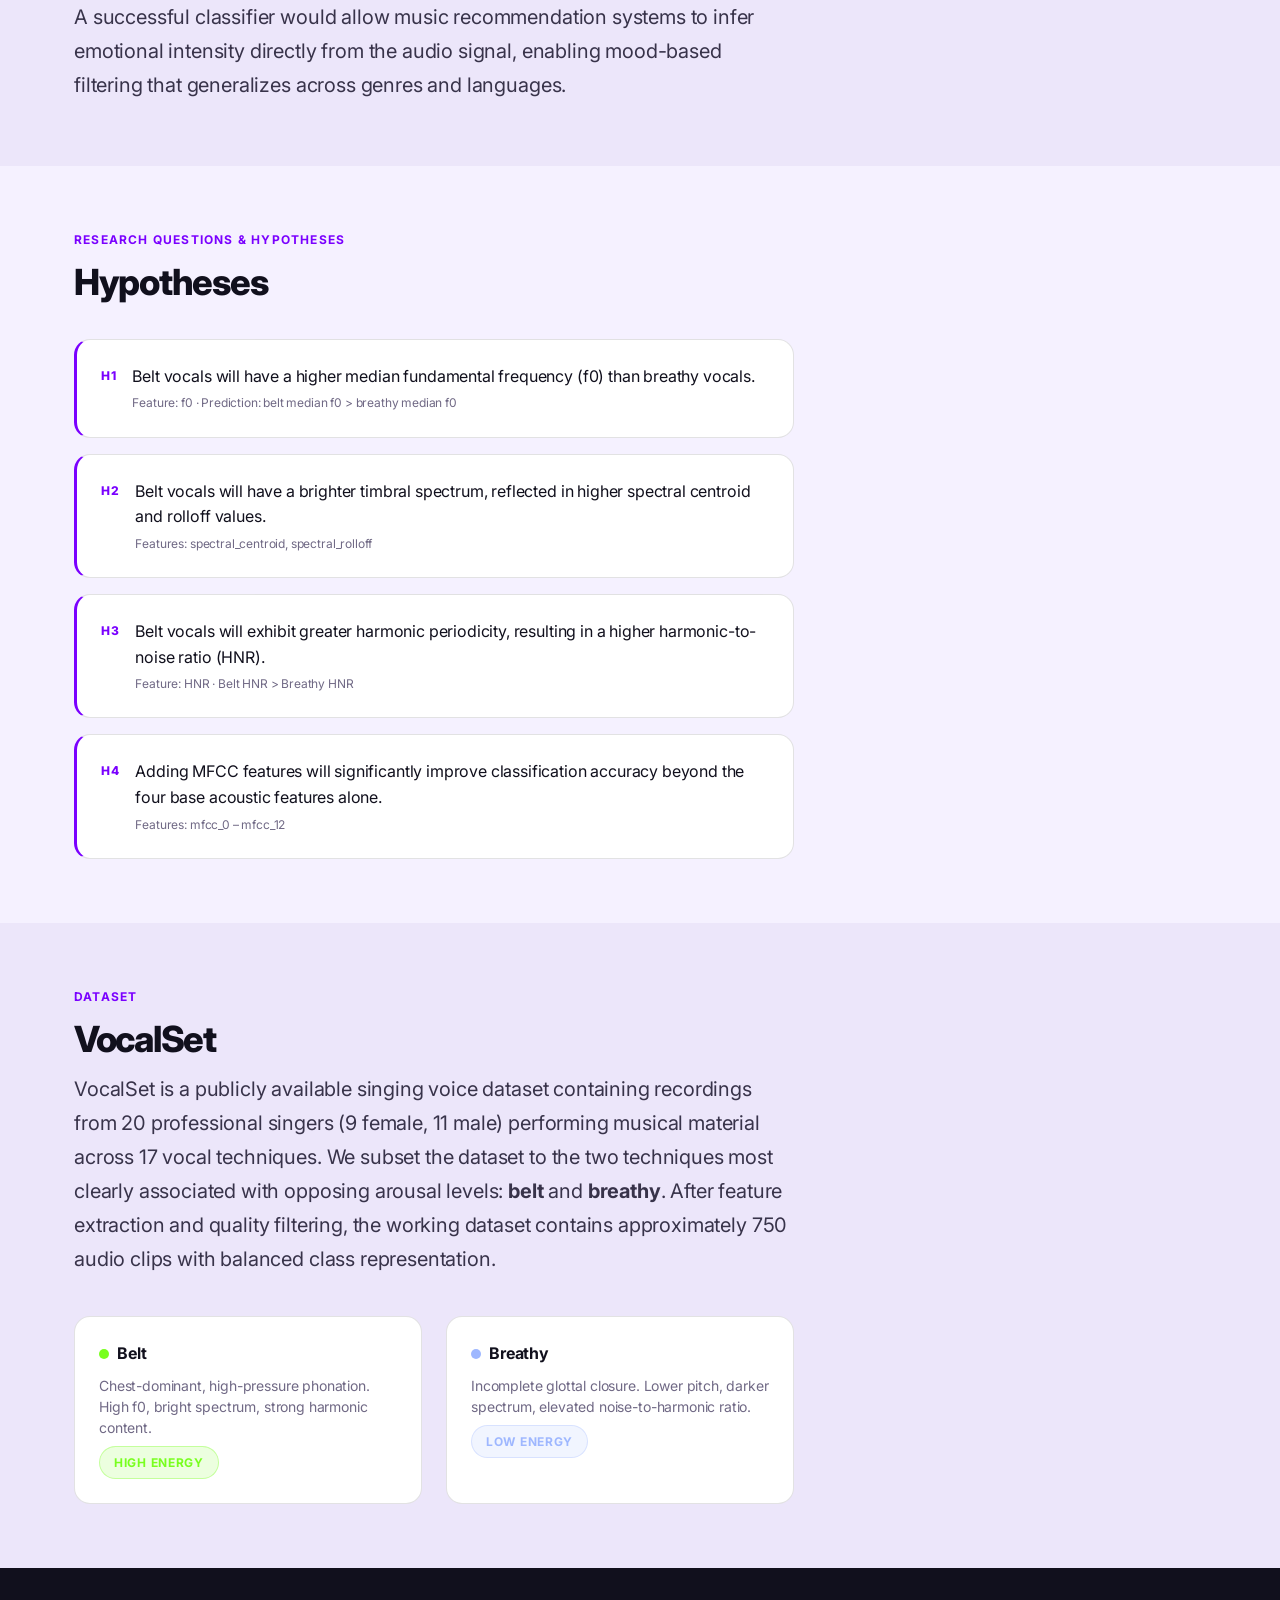
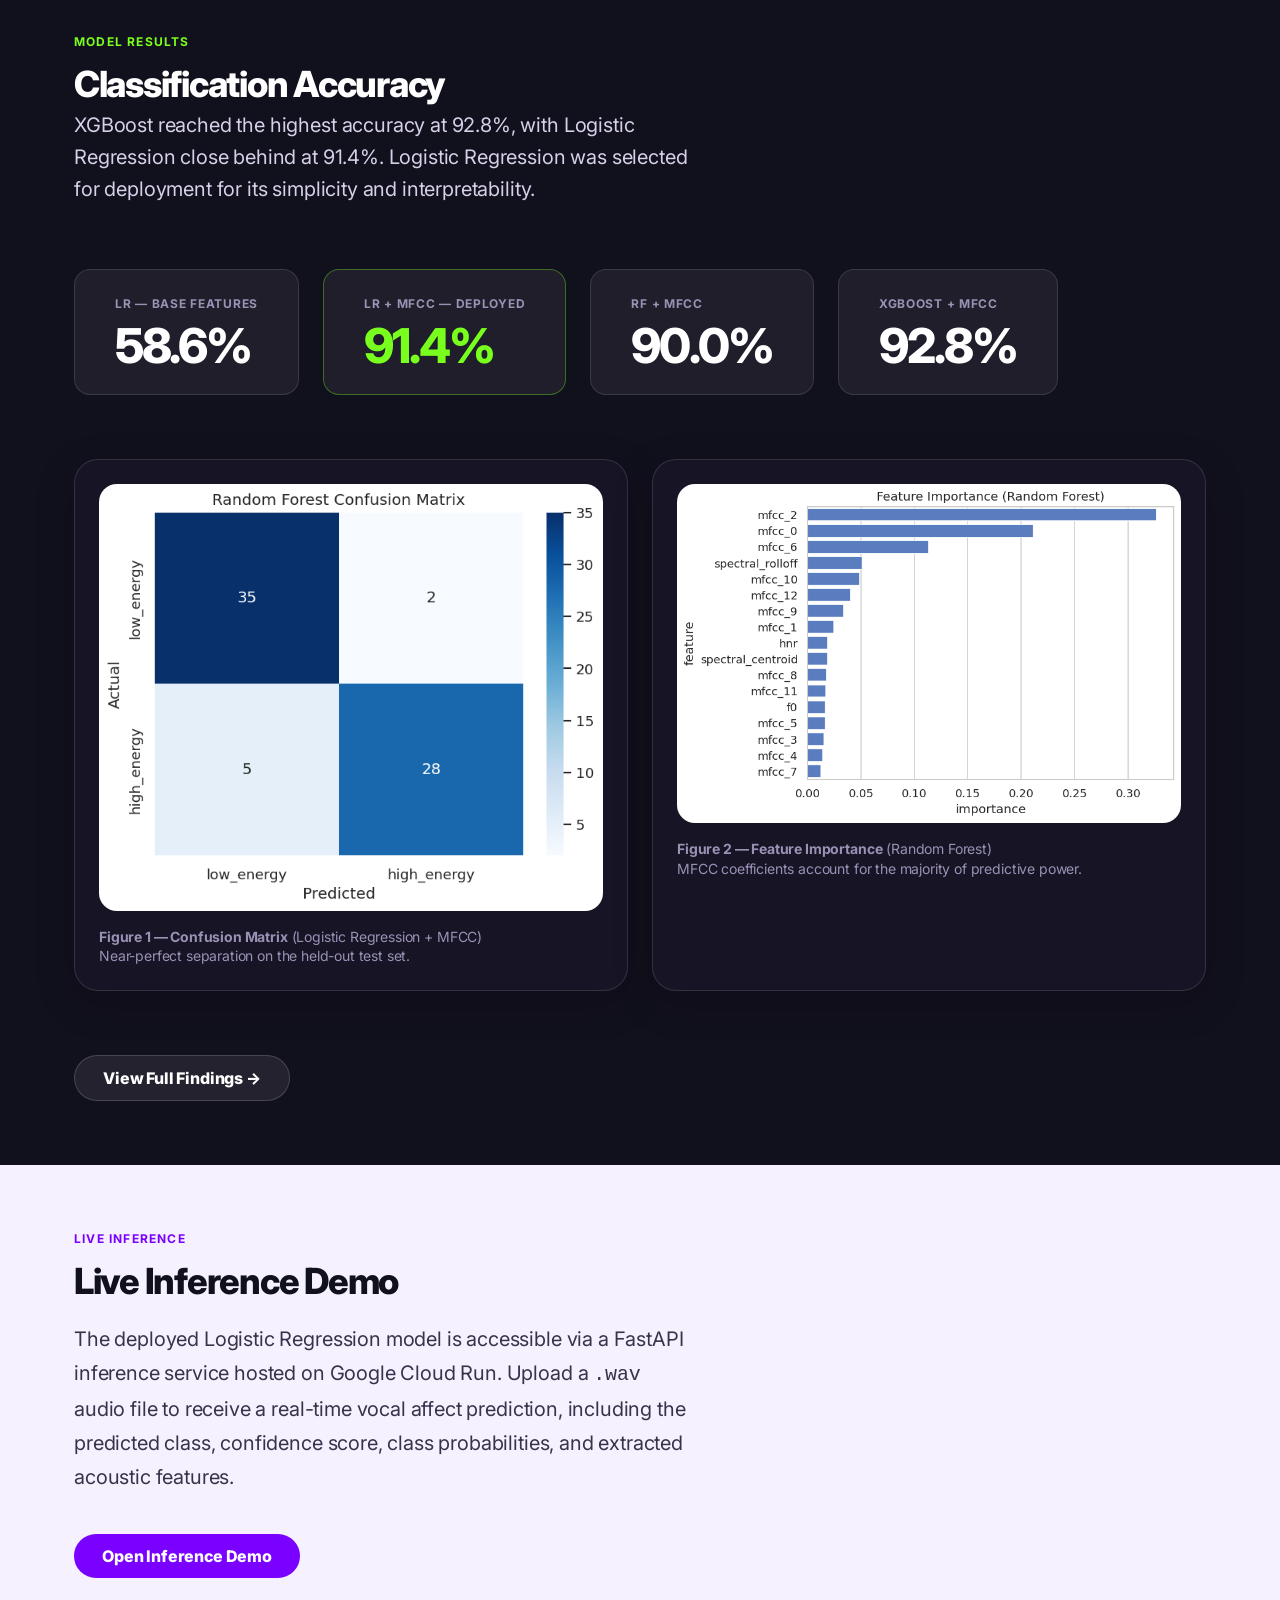
==== commit 22ba320e: "Firestore db" ====
--- a/frontend/index.html
+++ b/frontend/index.html
@@ -347,7 +347,7 @@
         <div class="meta-divider"></div>
         <div class="meta-item">
           <span class="meta-label">Best Accuracy</span>
-          <span class="meta-value" style="color: var(--color-green);">92.9%</span>
+          <span class="meta-value" style="color: var(--color-green);">92.8%</span>
         </div>
       </div>
     </div>
@@ -476,8 +476,8 @@
       <p class="section-label">Model Results</p>
       <h2>Classification Accuracy</h2>
       <p class="results-sub">
-        Logistic Regression with MFCC features achieved the highest accuracy at 92.9%,
-        a 34-point improvement over the baseline four-feature model.
+        XGBoost reached the highest accuracy at 92.8%, with Logistic Regression close behind at 91.4%.
+        Logistic Regression was selected for deployment for its simplicity and interpretability.
       </p>
 
       <div class="accuracy-row">
@@ -485,17 +485,17 @@
           <div class="acc-model">LR — Base Features</div>
           <div class="acc-value">58.6%</div>
         </div>
-        <div class="accuracy-item">
-          <div class="acc-model">RF — Base Features</div>
-          <div class="acc-value">70.0%</div>
-        </div>
         <div class="accuracy-item best">
           <div class="acc-model">LR + MFCC &mdash; Deployed</div>
-          <div class="acc-value">92.9%</div>
+          <div class="acc-value">91.4%</div>
         </div>
         <div class="accuracy-item">
           <div class="acc-model">RF + MFCC</div>
           <div class="acc-value">90.0%</div>
+        </div>
+        <div class="accuracy-item">
+          <div class="acc-model">XGBoost + MFCC</div>
+          <div class="acc-value">92.8%</div>
         </div>
       </div>
 
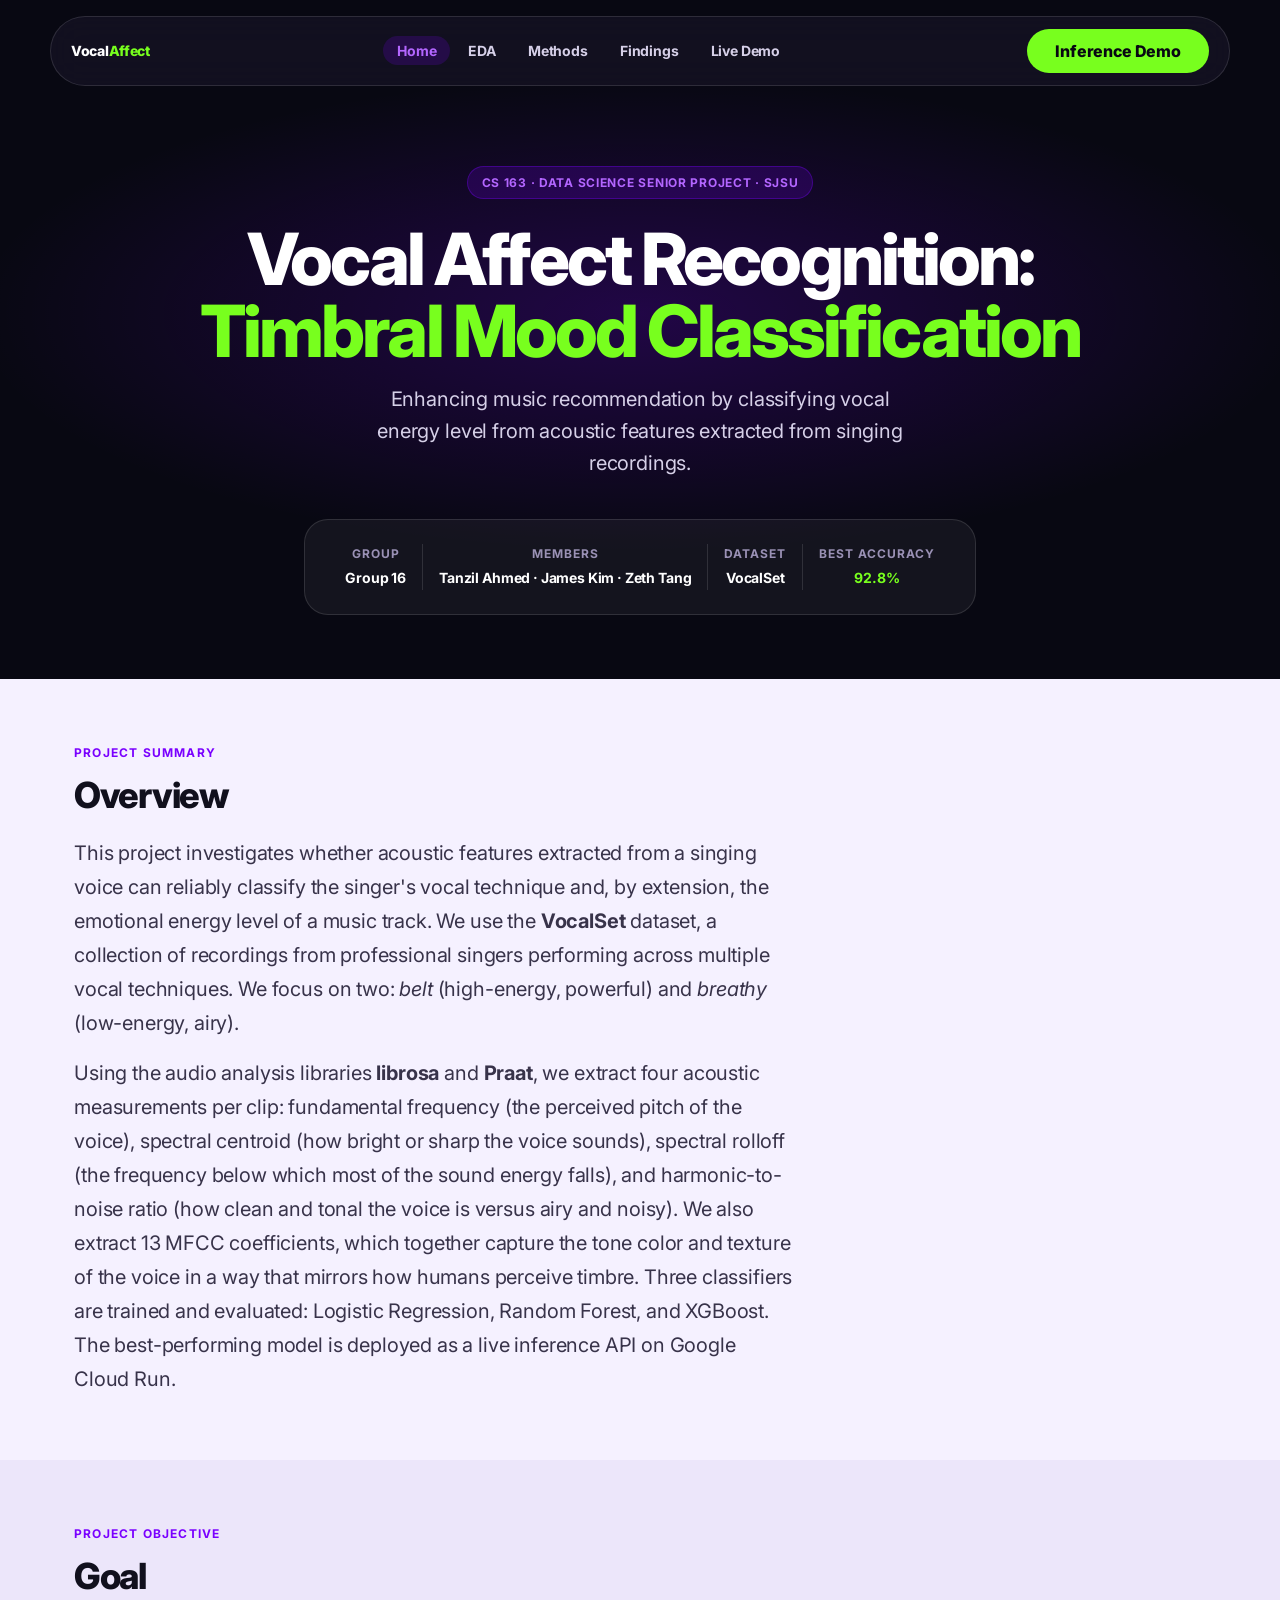
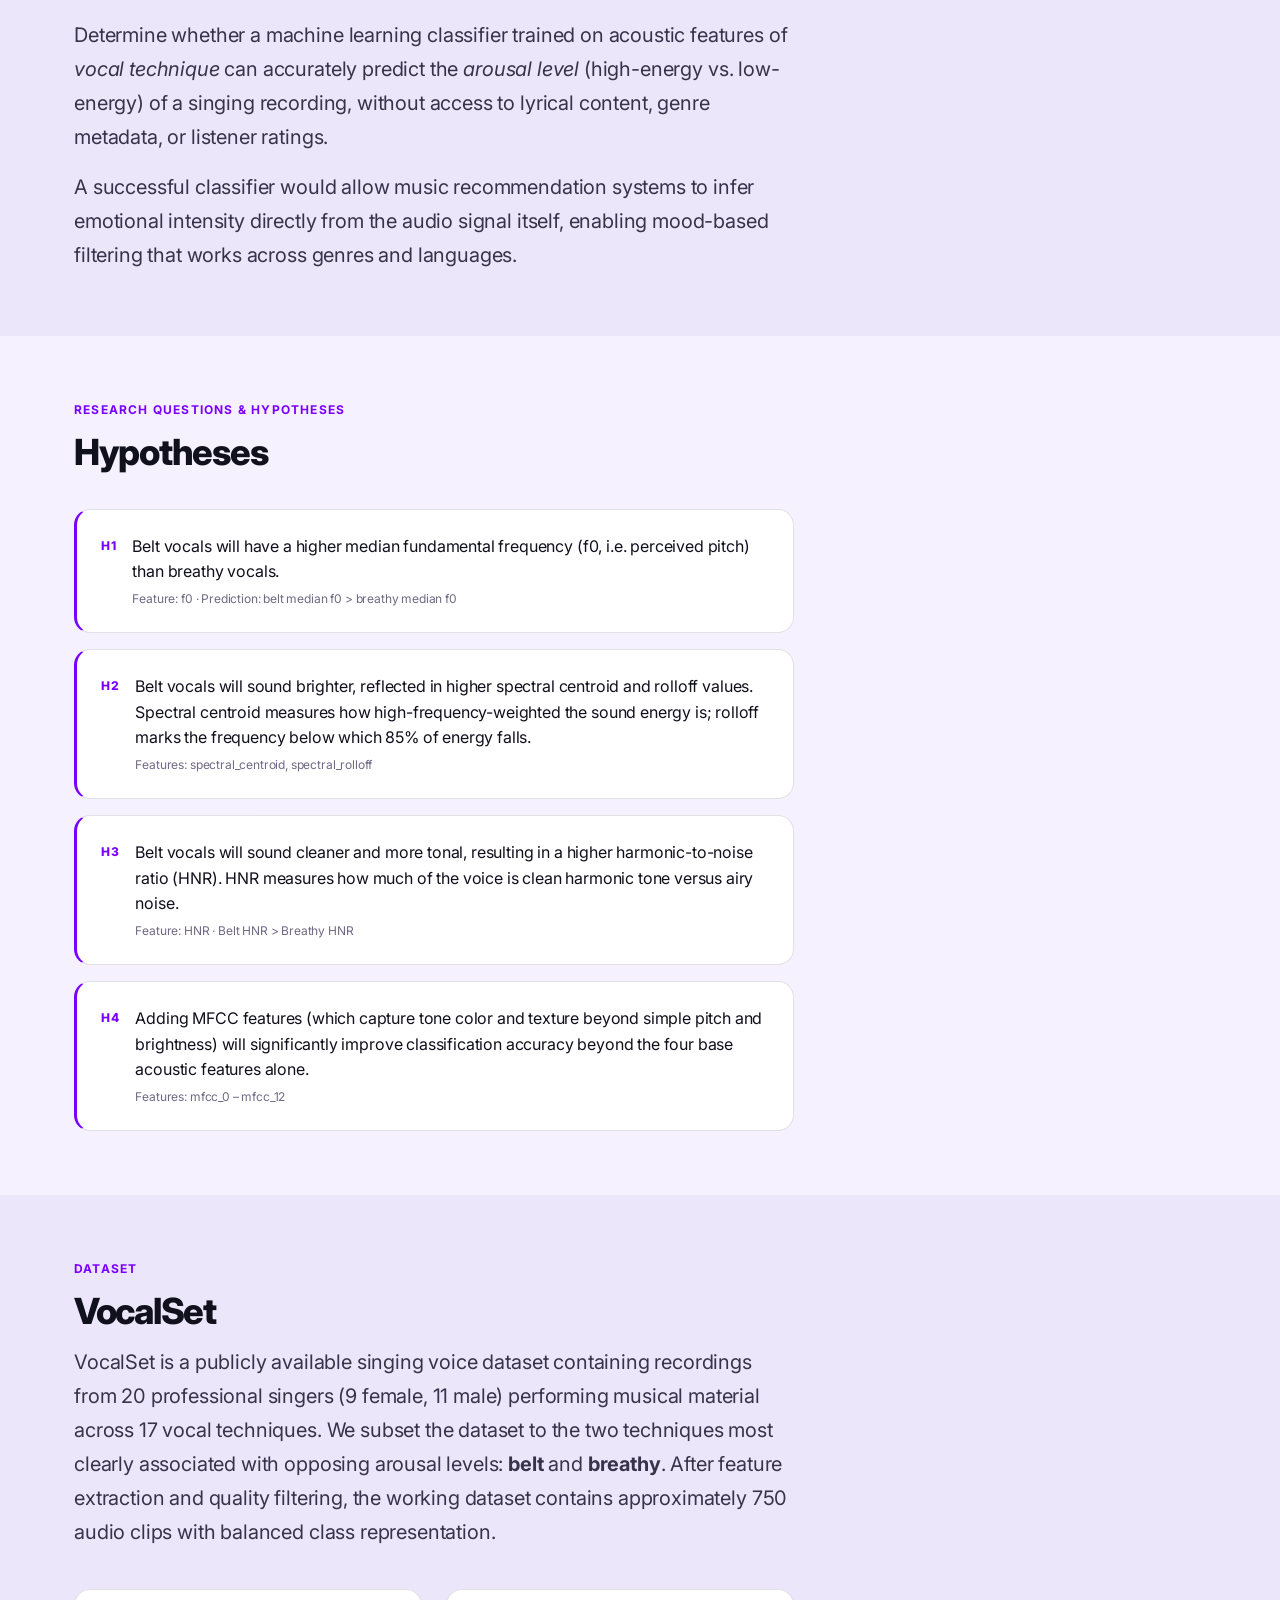
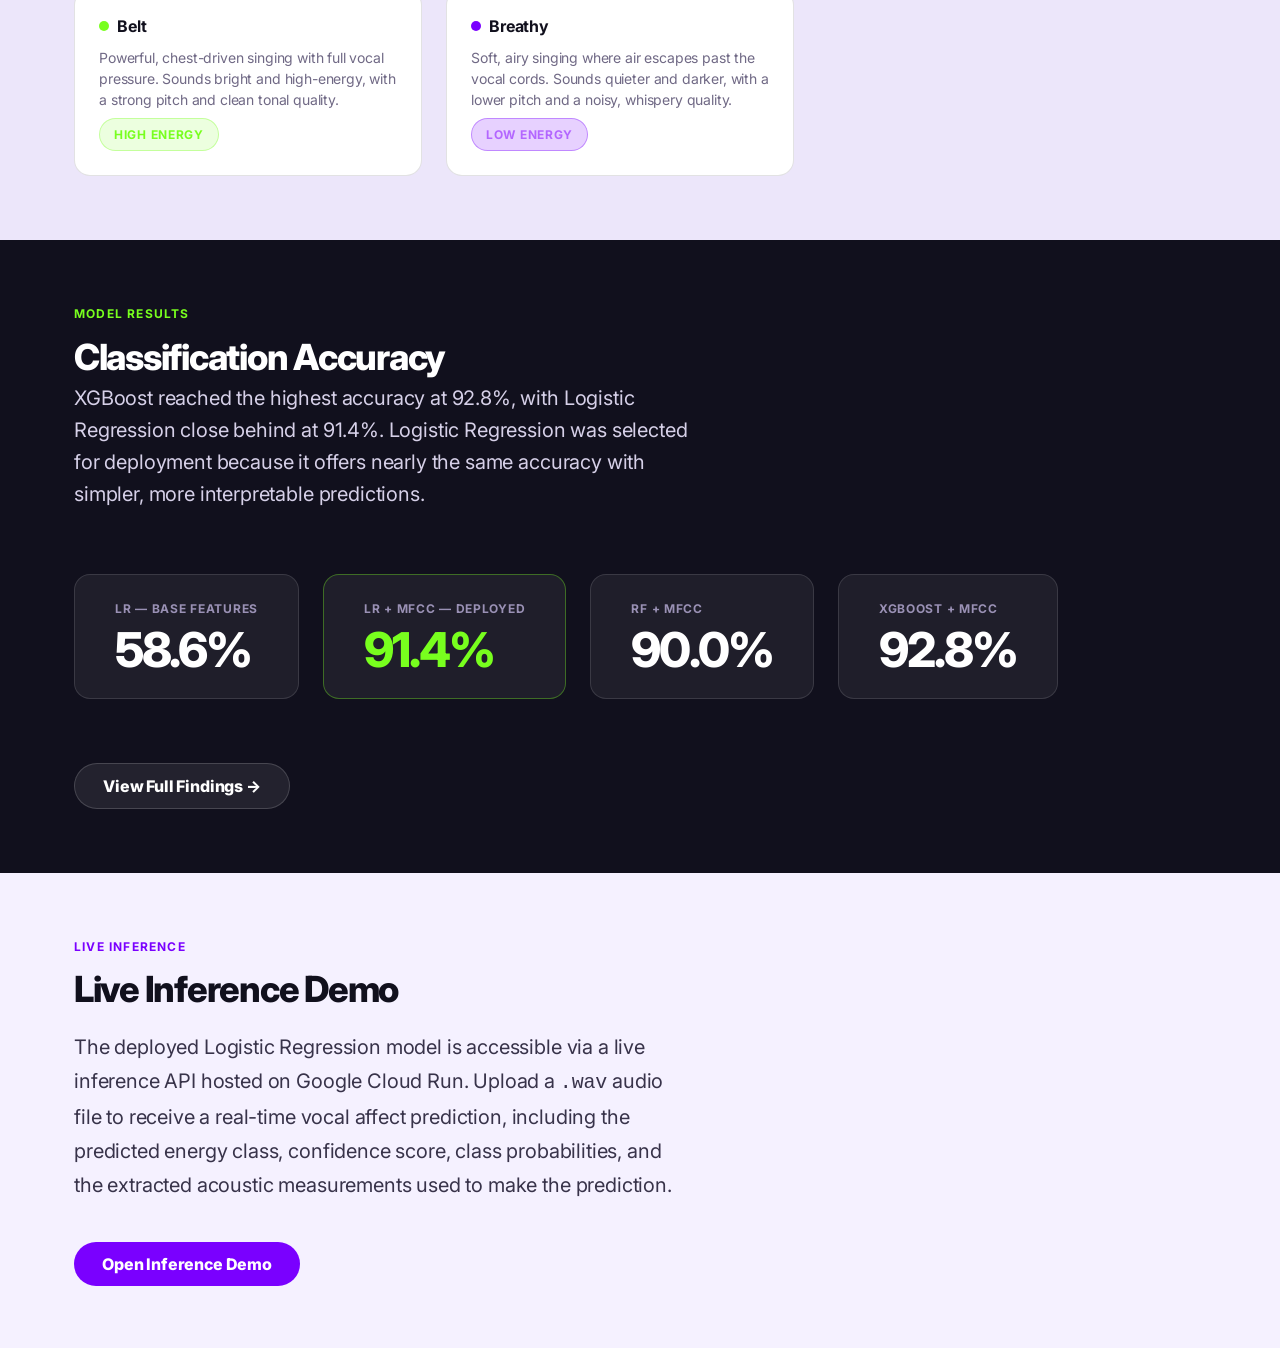
==== commit f7c5b631: "Updated text explanations" ====
--- a/frontend/index.html
+++ b/frontend/index.html
@@ -177,7 +177,7 @@
     }
 
     .class-row .class-dot.belt    { background: var(--color-green); }
-    .class-row .class-dot.breathy { background: var(--color-lavender); }
+    .class-row .class-dot.breathy { background: var(--color-purple); }
 
     .class-row .class-name {
       font-weight: var(--weight-label);
@@ -361,17 +361,21 @@
       <div class="prose-body">
         <p>
           This project investigates whether acoustic features extracted from a singing voice
-          can reliably classify the singer's vocal technique — and, by extension, the emotional
-          energy of a music track. We use the <strong>VocalSet</strong> dataset, a collection of
-          professional singers performing identical musical material across multiple vocal techniques,
-          focusing on two: <em>belt</em> (high-energy) and <em>breathy</em> (low-energy).
+          can reliably classify the singer's vocal technique and, by extension, the emotional
+          energy level of a music track. We use the <strong>VocalSet</strong> dataset, a collection of
+          recordings from professional singers performing across multiple vocal techniques.
+          We focus on two: <em>belt</em> (high-energy, powerful) and <em>breathy</em> (low-energy, airy).
         </p>
         <p>
-          Using <strong>librosa</strong> and <strong>Praat</strong>, we extract four acoustic features
-          per audio clip — fundamental frequency (f0), spectral centroid, spectral rolloff, and
-          harmonic-to-noise ratio (HNR) — along with 13 MFCC coefficients. Three classifiers are
-          trained and evaluated: Logistic Regression, Random Forest, and XGBoost. The best-performing
-          model is deployed as a live inference API on Google Cloud Run.
+          Using the audio analysis libraries <strong>librosa</strong> and <strong>Praat</strong>,
+          we extract four acoustic measurements per clip: fundamental frequency (the perceived pitch
+          of the voice), spectral centroid (how bright or sharp the voice sounds), spectral rolloff
+          (the frequency below which most of the sound energy falls), and harmonic-to-noise ratio
+          (how clean and tonal the voice is versus airy and noisy). We also extract 13 MFCC
+          coefficients, which together capture the tone color and texture of the voice in a way that
+          mirrors how humans perceive timbre. Three classifiers are trained and evaluated: Logistic
+          Regression, Random Forest, and XGBoost. The best-performing model is deployed as a live
+          inference API on Google Cloud Run.
         </p>
       </div>
     </div>
@@ -386,13 +390,13 @@
         <p>
           Determine whether a machine learning classifier trained on acoustic features
           of <em>vocal technique</em> can accurately predict the <em>arousal level</em>
-          (high-energy vs. low-energy) of a singing recording — without access to
+          (high-energy vs. low-energy) of a singing recording, without access to
           lyrical content, genre metadata, or listener ratings.
         </p>
         <p>
           A successful classifier would allow music recommendation systems to
-          infer emotional intensity directly from the audio signal, enabling
-          mood-based filtering that generalizes across genres and languages.
+          infer emotional intensity directly from the audio signal itself, enabling
+          mood-based filtering that works across genres and languages.
         </p>
       </div>
     </div>
@@ -407,28 +411,28 @@
         <li>
           <span class="h-num">H1</span>
           <div>
-            <span class="h-text">Belt vocals will have a higher median fundamental frequency (f0) than breathy vocals.</span>
+            <span class="h-text">Belt vocals will have a higher median fundamental frequency (f0, i.e. perceived pitch) than breathy vocals.</span>
             <span class="h-feature">Feature: f0 &middot; Prediction: belt median f0 &gt; breathy median f0</span>
           </div>
         </li>
         <li>
           <span class="h-num">H2</span>
           <div>
-            <span class="h-text">Belt vocals will have a brighter timbral spectrum, reflected in higher spectral centroid and rolloff values.</span>
+            <span class="h-text">Belt vocals will sound brighter, reflected in higher spectral centroid and rolloff values. Spectral centroid measures how high-frequency-weighted the sound energy is; rolloff marks the frequency below which 85% of energy falls.</span>
             <span class="h-feature">Features: spectral_centroid, spectral_rolloff</span>
           </div>
         </li>
         <li>
           <span class="h-num">H3</span>
           <div>
-            <span class="h-text">Belt vocals will exhibit greater harmonic periodicity, resulting in a higher harmonic-to-noise ratio (HNR).</span>
+            <span class="h-text">Belt vocals will sound cleaner and more tonal, resulting in a higher harmonic-to-noise ratio (HNR). HNR measures how much of the voice is clean harmonic tone versus airy noise.</span>
             <span class="h-feature">Feature: HNR &middot; Belt HNR &gt; Breathy HNR</span>
           </div>
         </li>
         <li>
           <span class="h-num">H4</span>
           <div>
-            <span class="h-text">Adding MFCC features will significantly improve classification accuracy beyond the four base acoustic features alone.</span>
+            <span class="h-text">Adding MFCC features (which capture tone color and texture beyond simple pitch and brightness) will significantly improve classification accuracy beyond the four base acoustic features alone.</span>
             <span class="h-feature">Features: mfcc_0 – mfcc_12</span>
           </div>
         </li>
@@ -455,16 +459,16 @@
         <div class="class-row">
           <span class="class-name"><span class="class-dot belt"></span>Belt</span>
           <span class="class-desc">
-            Chest-dominant, high-pressure phonation. High f0, bright spectrum, strong harmonic content.
+            Powerful, chest-driven singing with full vocal pressure. Sounds bright and high-energy, with a strong pitch and clean tonal quality.
           </span>
           <span class="badge badge-green class-tag">High Energy</span>
         </div>
         <div class="class-row">
           <span class="class-name"><span class="class-dot breathy"></span>Breathy</span>
           <span class="class-desc">
-            Incomplete glottal closure. Lower pitch, darker spectrum, elevated noise-to-harmonic ratio.
+            Soft, airy singing where air escapes past the vocal cords. Sounds quieter and darker, with a lower pitch and a noisy, whispery quality.
           </span>
-          <span class="badge badge-lavender class-tag">Low Energy</span>
+          <span class="badge badge-purple class-tag">Low Energy</span>
         </div>
       </div>
     </div>
@@ -477,7 +481,8 @@
       <h2>Classification Accuracy</h2>
       <p class="results-sub">
         XGBoost reached the highest accuracy at 92.8%, with Logistic Regression close behind at 91.4%.
-        Logistic Regression was selected for deployment for its simplicity and interpretability.
+        Logistic Regression was selected for deployment because it offers nearly the same accuracy
+        with simpler, more interpretable predictions.
       </p>
 
       <div class="accuracy-row">
@@ -499,24 +504,7 @@
         </div>
       </div>
 
-      <div class="results-figures">
-        <div class="figure-card">
-          <img src="assets/confusion_matrix.png" alt="Confusion matrix — Logistic Regression with MFCC features" />
-          <p class="figure-caption">
-            <strong>Figure 1 — Confusion Matrix</strong> (Logistic Regression + MFCC)<br>
-            Near-perfect separation on the held-out test set.
-          </p>
-        </div>
-        <div class="figure-card">
-          <img src="assets/feature_importance.png" alt="Feature importance bar chart from Random Forest" />
-          <p class="figure-caption">
-            <strong>Figure 2 — Feature Importance</strong> (Random Forest)<br>
-            MFCC coefficients account for the majority of predictive power.
-          </p>
-        </div>
-      </div>
-
-      <div style="margin-top: var(--space-xxl);">
+      <div style="margin-top: var(--space-xl);">
         <a href="findings.html" class="btn btn-ghost">View Full Findings &rarr;</a>
       </div>
     </div>
@@ -529,10 +517,11 @@
       <h2 style="color: var(--text-dark-primary); margin-bottom: var(--space-lg);">Live Inference Demo</h2>
       <div class="demo-inner">
         <p>
-          The deployed Logistic Regression model is accessible via a FastAPI inference
-          service hosted on Google Cloud Run. Upload a <code>.wav</code> audio file to
-          receive a real-time vocal affect prediction, including the predicted class,
-          confidence score, class probabilities, and extracted acoustic features.
+          The deployed Logistic Regression model is accessible via a live inference API
+          hosted on Google Cloud Run. Upload a <code>.wav</code> audio file to receive
+          a real-time vocal affect prediction, including the predicted energy class,
+          confidence score, class probabilities, and the extracted acoustic measurements
+          used to make the prediction.
         </p>
         <a href="demo.html" class="btn btn-secondary">Open Inference Demo</a>
       </div>
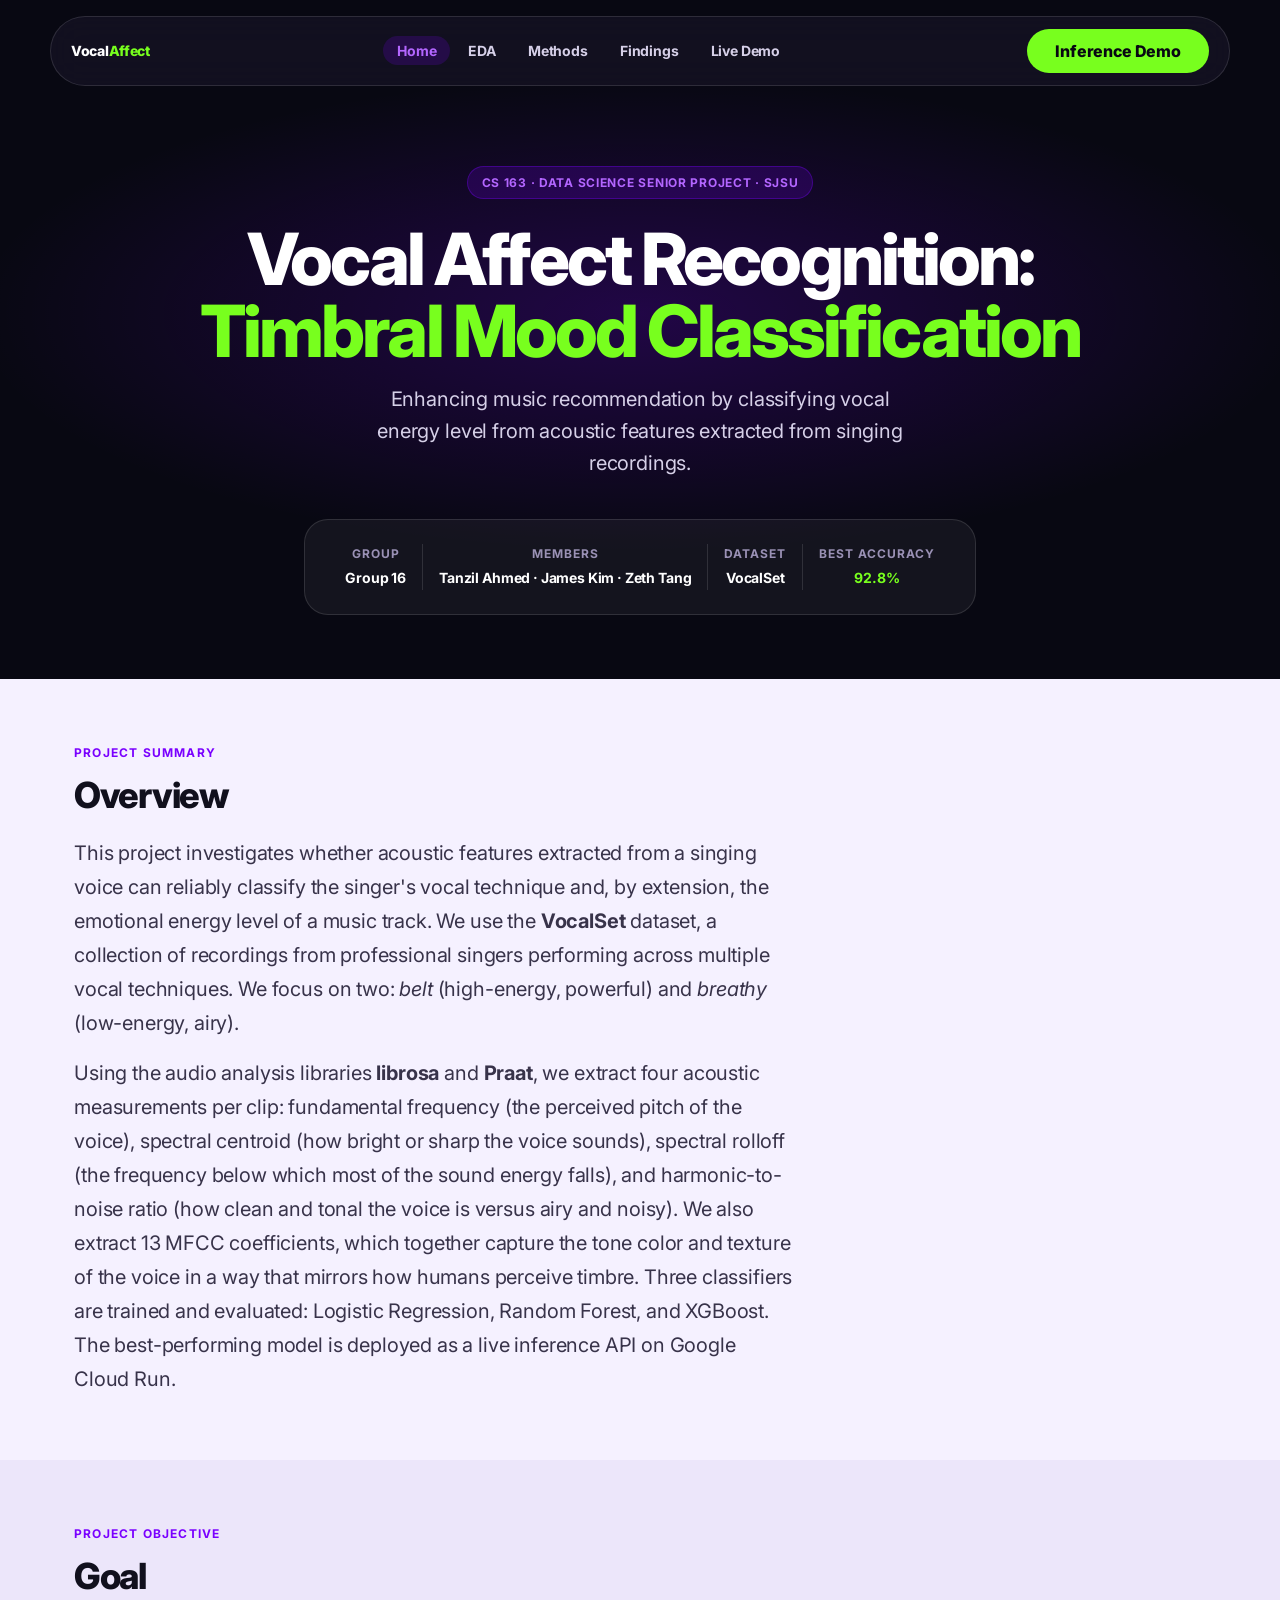
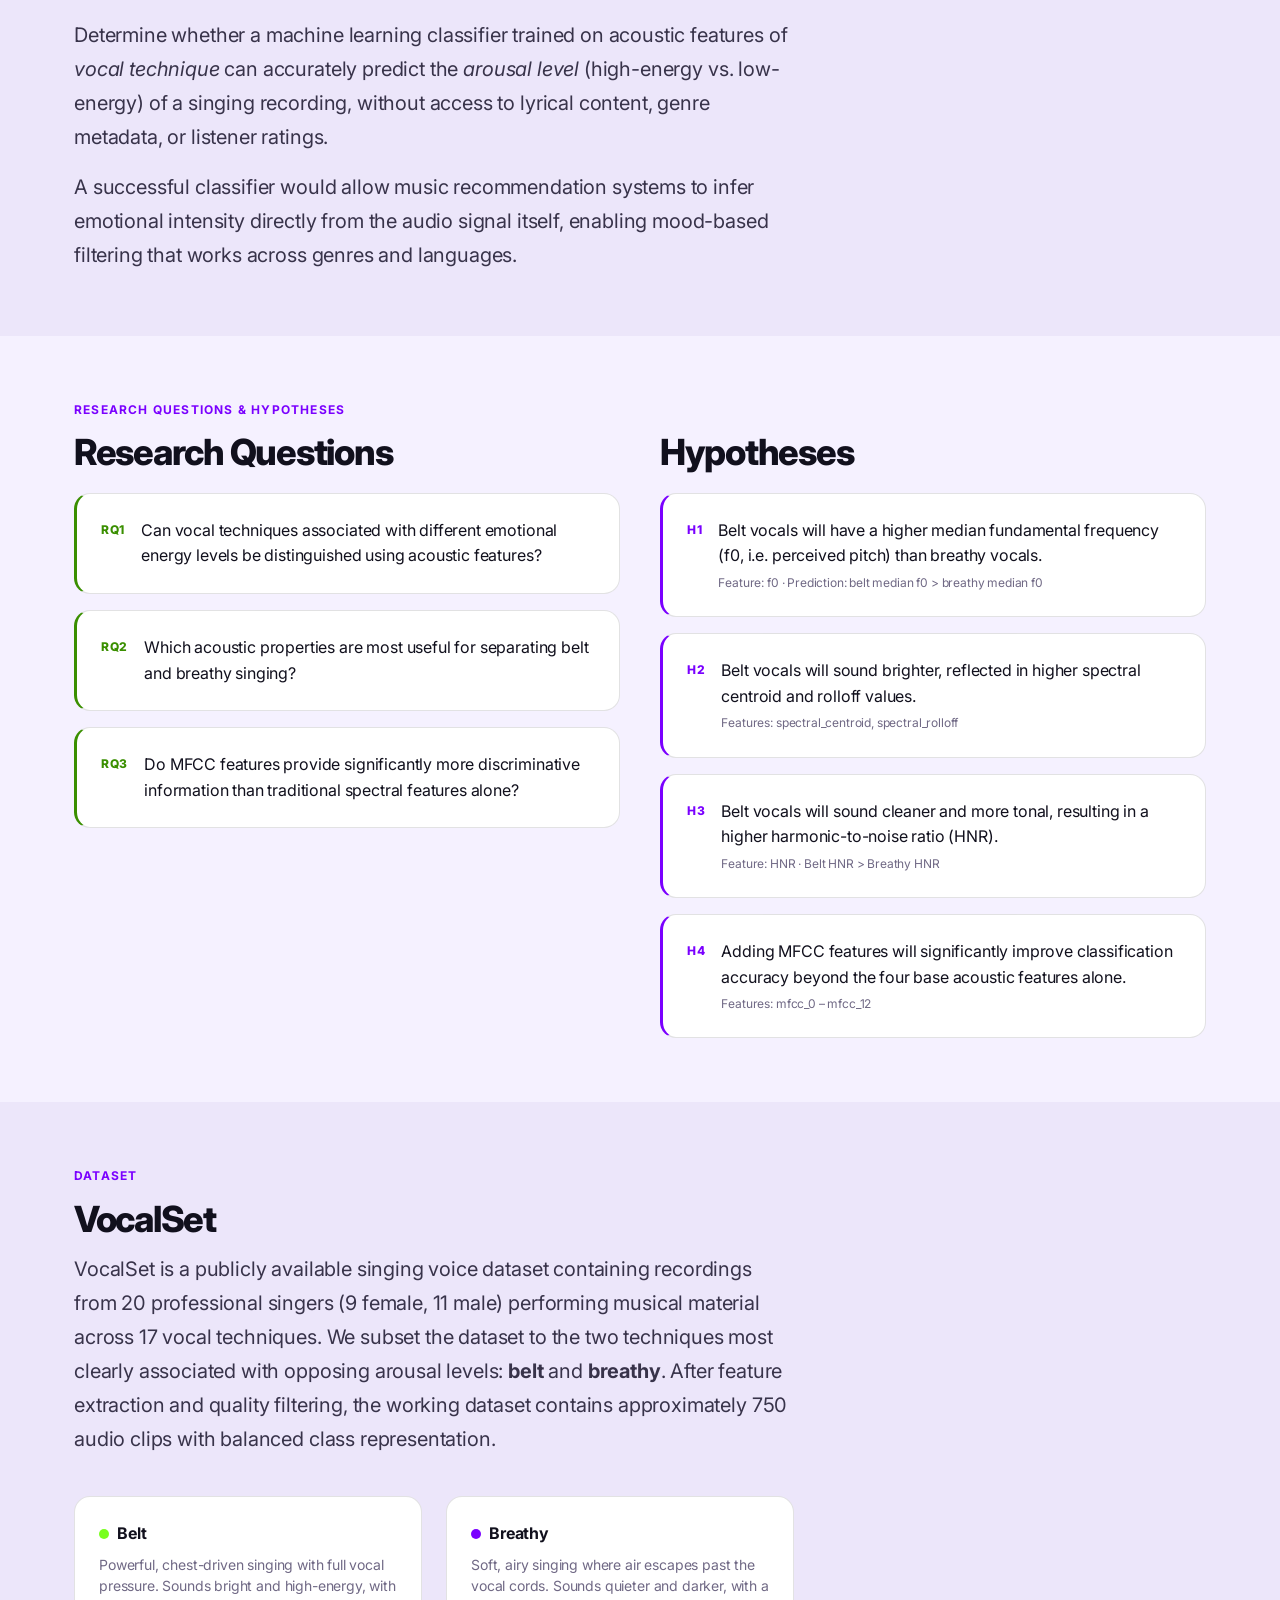
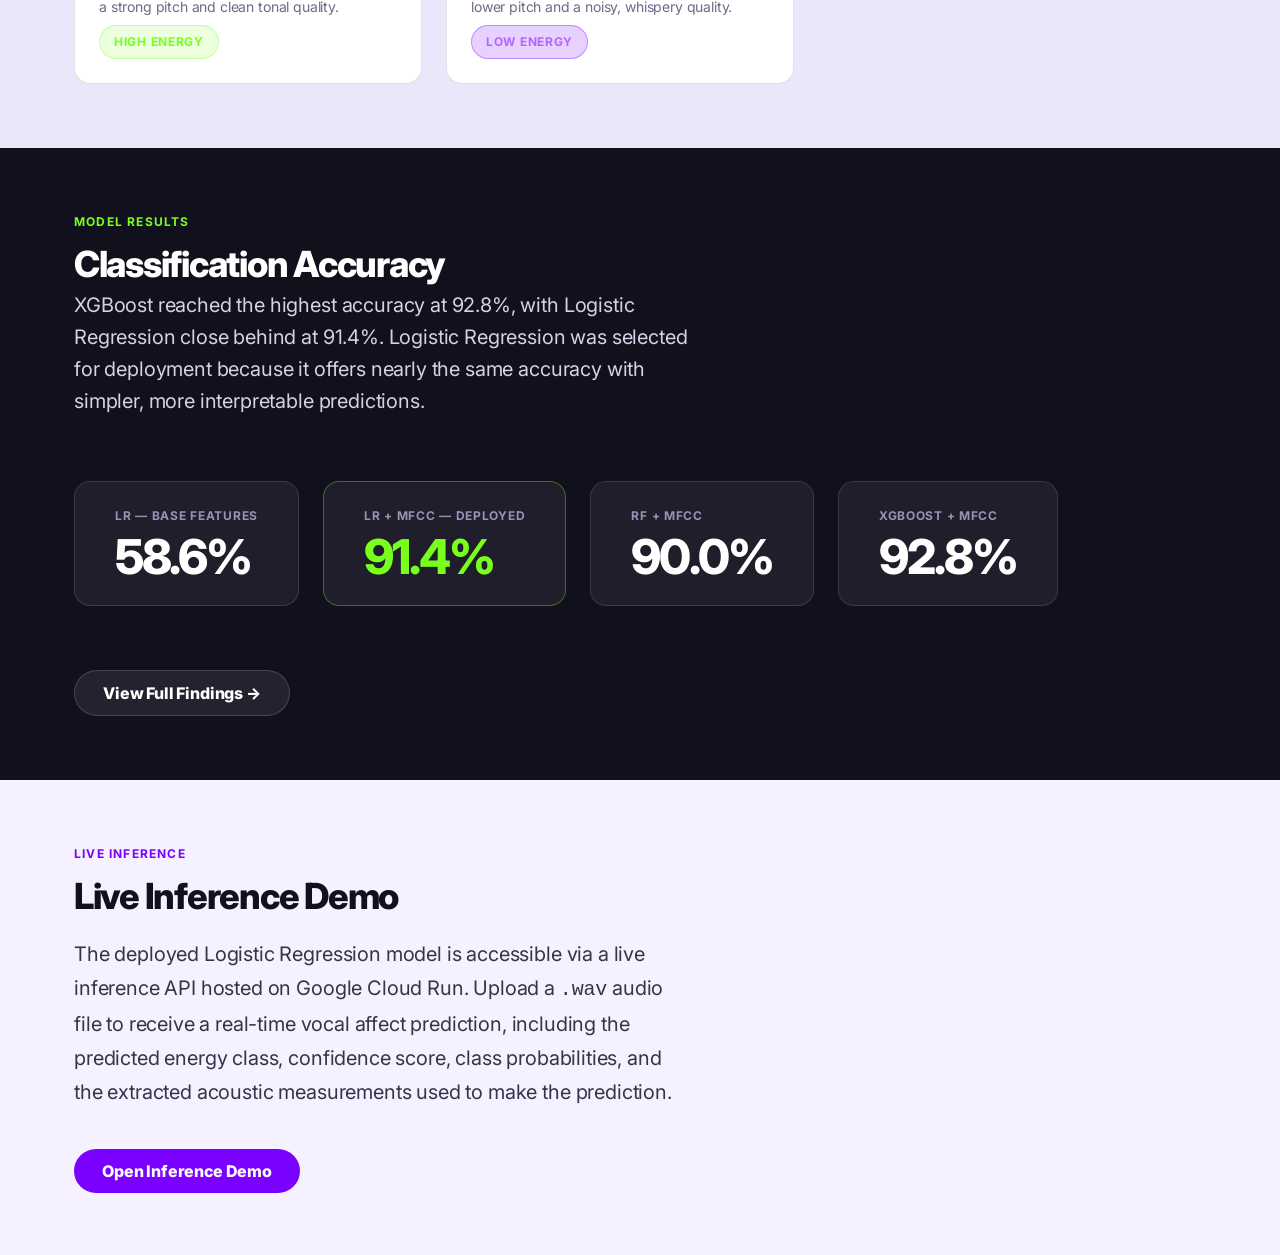
==== commit 2394c1f0: "updated home page" ====
--- a/frontend/index.html
+++ b/frontend/index.html
@@ -295,6 +295,10 @@
       .dataset-grid,
       .results-figures {
         grid-template-columns: 1fr;
+      }
+
+      .rq-grid {
+        grid-template-columns: 1fr !important;
       }
     }
   </style>
@@ -406,37 +410,69 @@
   <section class="prose-section section-light">
     <div class="container">
       <p class="section-label">Research Questions &amp; Hypotheses</p>
-      <h2 style="color: var(--text-dark-primary); margin-bottom: var(--space-xl);">Hypotheses</h2>
-      <ul class="hypothesis-list">
-        <li>
-          <span class="h-num">H1</span>
-          <div>
-            <span class="h-text">Belt vocals will have a higher median fundamental frequency (f0, i.e. perceived pitch) than breathy vocals.</span>
-            <span class="h-feature">Feature: f0 &middot; Prediction: belt median f0 &gt; breathy median f0</span>
-          </div>
-        </li>
-        <li>
-          <span class="h-num">H2</span>
-          <div>
-            <span class="h-text">Belt vocals will sound brighter, reflected in higher spectral centroid and rolloff values. Spectral centroid measures how high-frequency-weighted the sound energy is; rolloff marks the frequency below which 85% of energy falls.</span>
-            <span class="h-feature">Features: spectral_centroid, spectral_rolloff</span>
-          </div>
-        </li>
-        <li>
-          <span class="h-num">H3</span>
-          <div>
-            <span class="h-text">Belt vocals will sound cleaner and more tonal, resulting in a higher harmonic-to-noise ratio (HNR). HNR measures how much of the voice is clean harmonic tone versus airy noise.</span>
-            <span class="h-feature">Feature: HNR &middot; Belt HNR &gt; Breathy HNR</span>
-          </div>
-        </li>
-        <li>
-          <span class="h-num">H4</span>
-          <div>
-            <span class="h-text">Adding MFCC features (which capture tone color and texture beyond simple pitch and brightness) will significantly improve classification accuracy beyond the four base acoustic features alone.</span>
-            <span class="h-feature">Features: mfcc_0 – mfcc_12</span>
-          </div>
-        </li>
-      </ul>
+      <div class="rq-grid" style="display: grid; grid-template-columns: 1fr 1fr; gap: var(--space-xl); align-items: start;">
+
+        <!-- Research Questions column -->
+        <div>
+          <h2 style="color: var(--text-dark-primary); margin-bottom: var(--space-lg); font-size: var(--text-lg);">Research Questions</h2>
+          <ul class="hypothesis-list">
+            <li style="border-left-color: var(--color-green-dark);">
+              <span class="h-num" style="color: var(--color-green-dark);">RQ1</span>
+              <div>
+                <span class="h-text">Can vocal techniques associated with different emotional energy levels be distinguished using acoustic features?</span>
+              </div>
+            </li>
+            <li style="border-left-color: var(--color-green-dark);">
+              <span class="h-num" style="color: var(--color-green-dark);">RQ2</span>
+              <div>
+                <span class="h-text">Which acoustic properties are most useful for separating belt and breathy singing?</span>
+              </div>
+            </li>
+            <li style="border-left-color: var(--color-green-dark);">
+              <span class="h-num" style="color: var(--color-green-dark);">RQ3</span>
+              <div>
+                <span class="h-text">Do MFCC features provide significantly more discriminative information than traditional spectral features alone?</span>
+              </div>
+            </li>
+          </ul>
+        </div>
+
+        <!-- Hypotheses column -->
+        <div>
+          <h2 style="color: var(--text-dark-primary); margin-bottom: var(--space-lg); font-size: var(--text-lg);">Hypotheses</h2>
+          <ul class="hypothesis-list">
+            <li>
+              <span class="h-num">H1</span>
+              <div>
+                <span class="h-text">Belt vocals will have a higher median fundamental frequency (f0, i.e. perceived pitch) than breathy vocals.</span>
+                <span class="h-feature">Feature: f0 &middot; Prediction: belt median f0 &gt; breathy median f0</span>
+              </div>
+            </li>
+            <li>
+              <span class="h-num">H2</span>
+              <div>
+                <span class="h-text">Belt vocals will sound brighter, reflected in higher spectral centroid and rolloff values.</span>
+                <span class="h-feature">Features: spectral_centroid, spectral_rolloff</span>
+              </div>
+            </li>
+            <li>
+              <span class="h-num">H3</span>
+              <div>
+                <span class="h-text">Belt vocals will sound cleaner and more tonal, resulting in a higher harmonic-to-noise ratio (HNR).</span>
+                <span class="h-feature">Feature: HNR &middot; Belt HNR &gt; Breathy HNR</span>
+              </div>
+            </li>
+            <li>
+              <span class="h-num">H4</span>
+              <div>
+                <span class="h-text">Adding MFCC features will significantly improve classification accuracy beyond the four base acoustic features alone.</span>
+                <span class="h-feature">Features: mfcc_0 – mfcc_12</span>
+              </div>
+            </li>
+          </ul>
+        </div>
+
+      </div>
     </div>
   </section>
 
